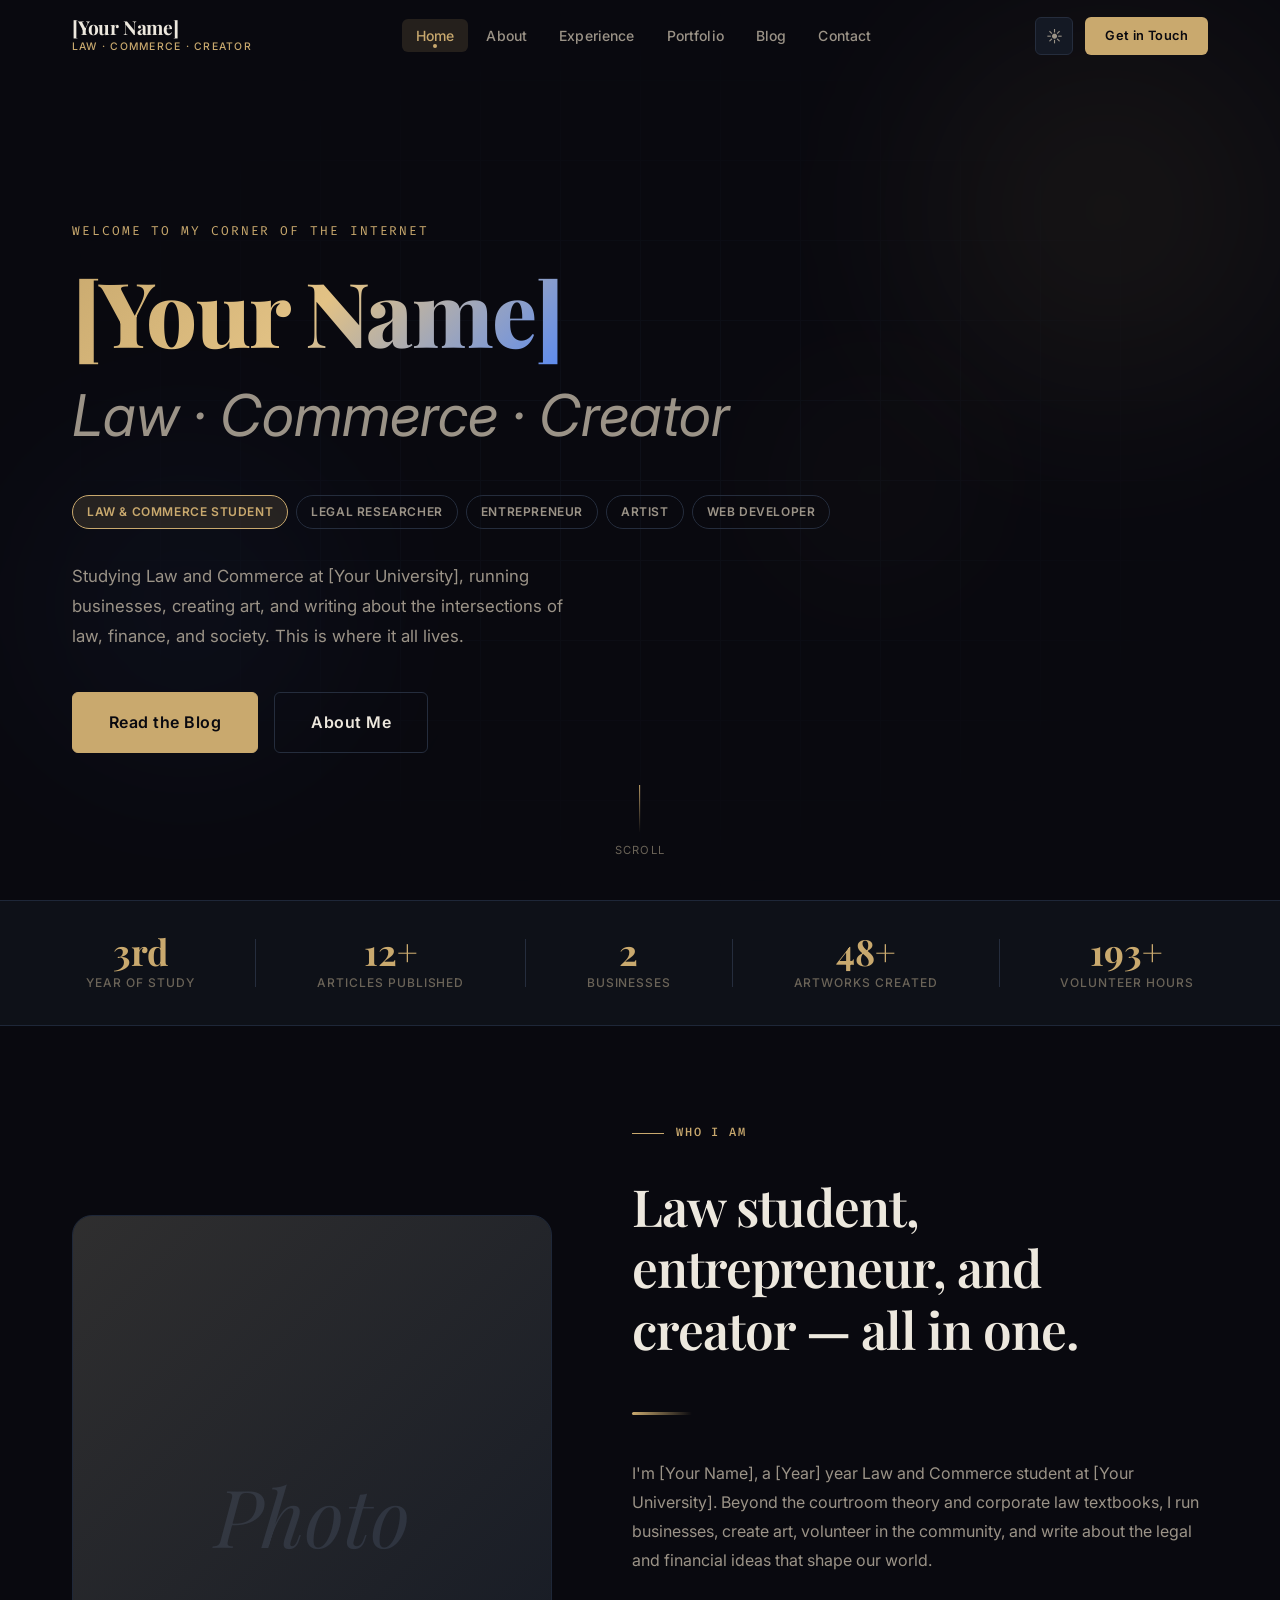
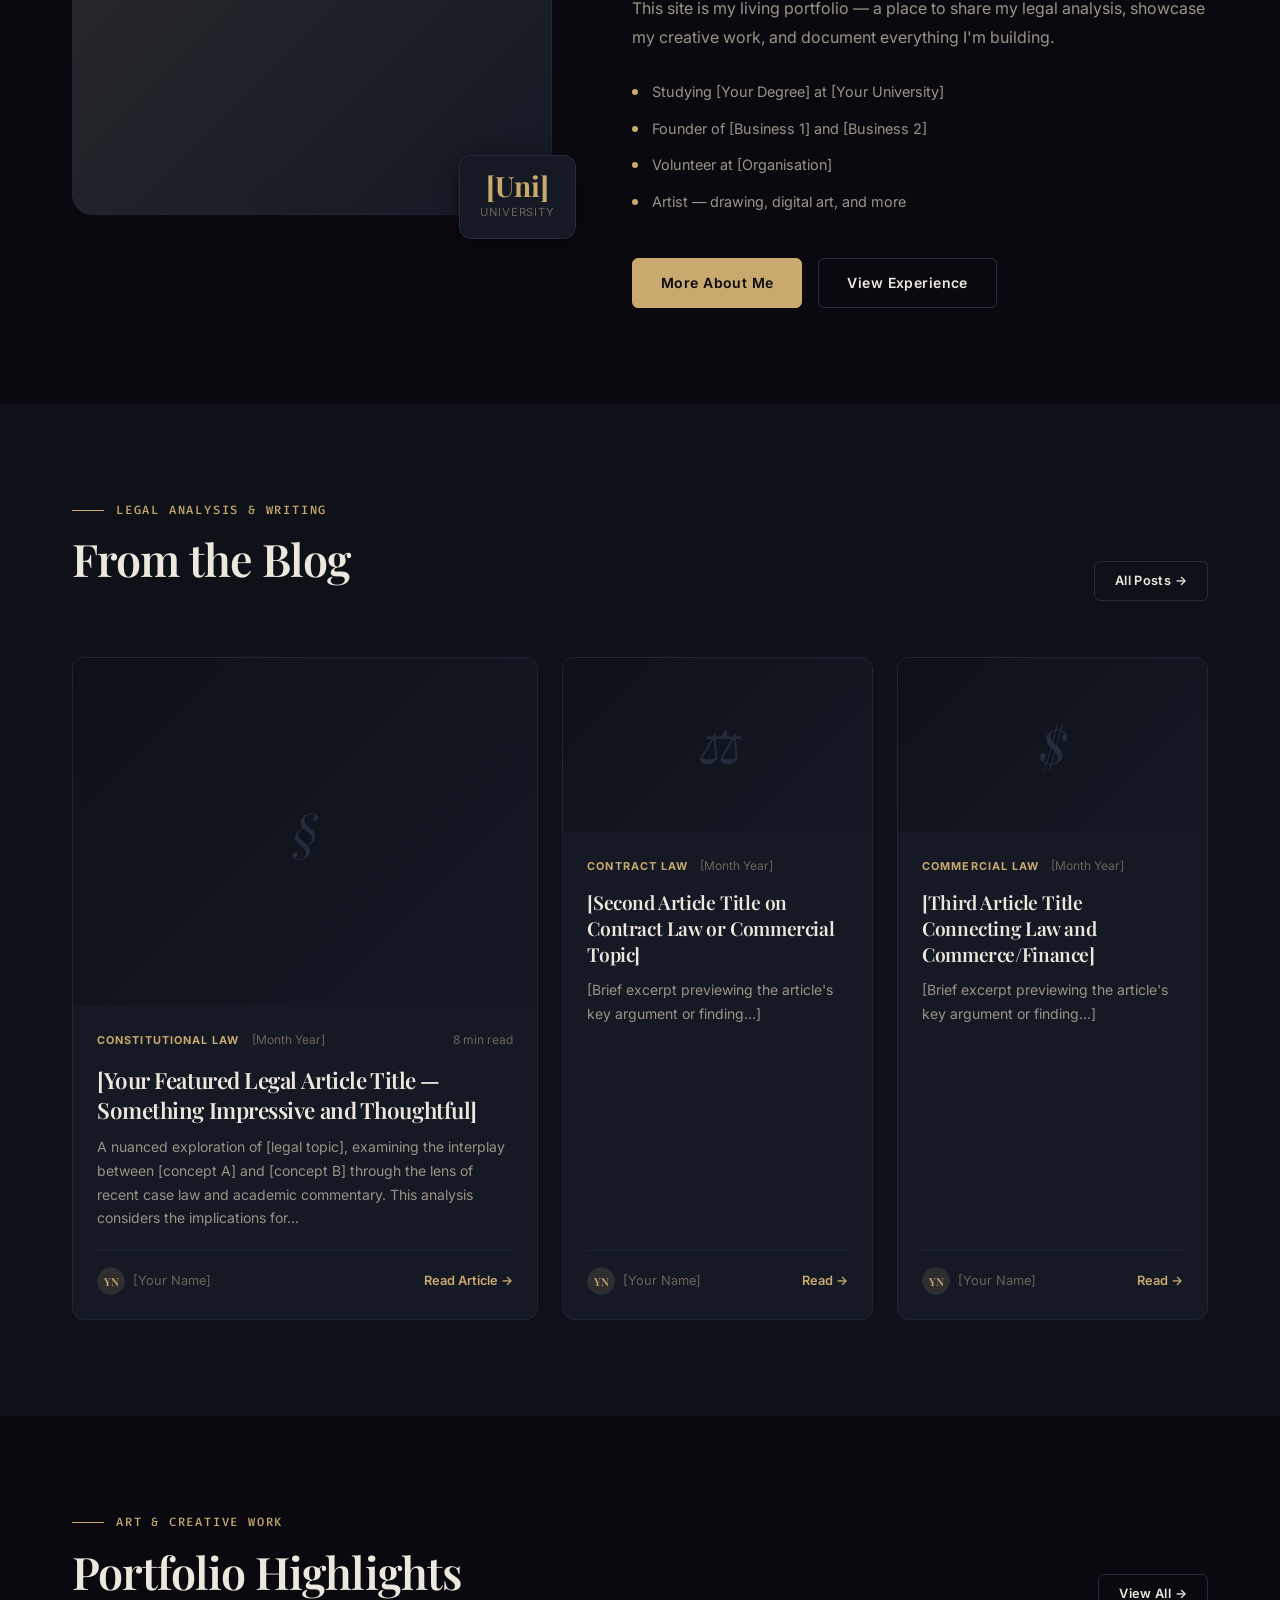
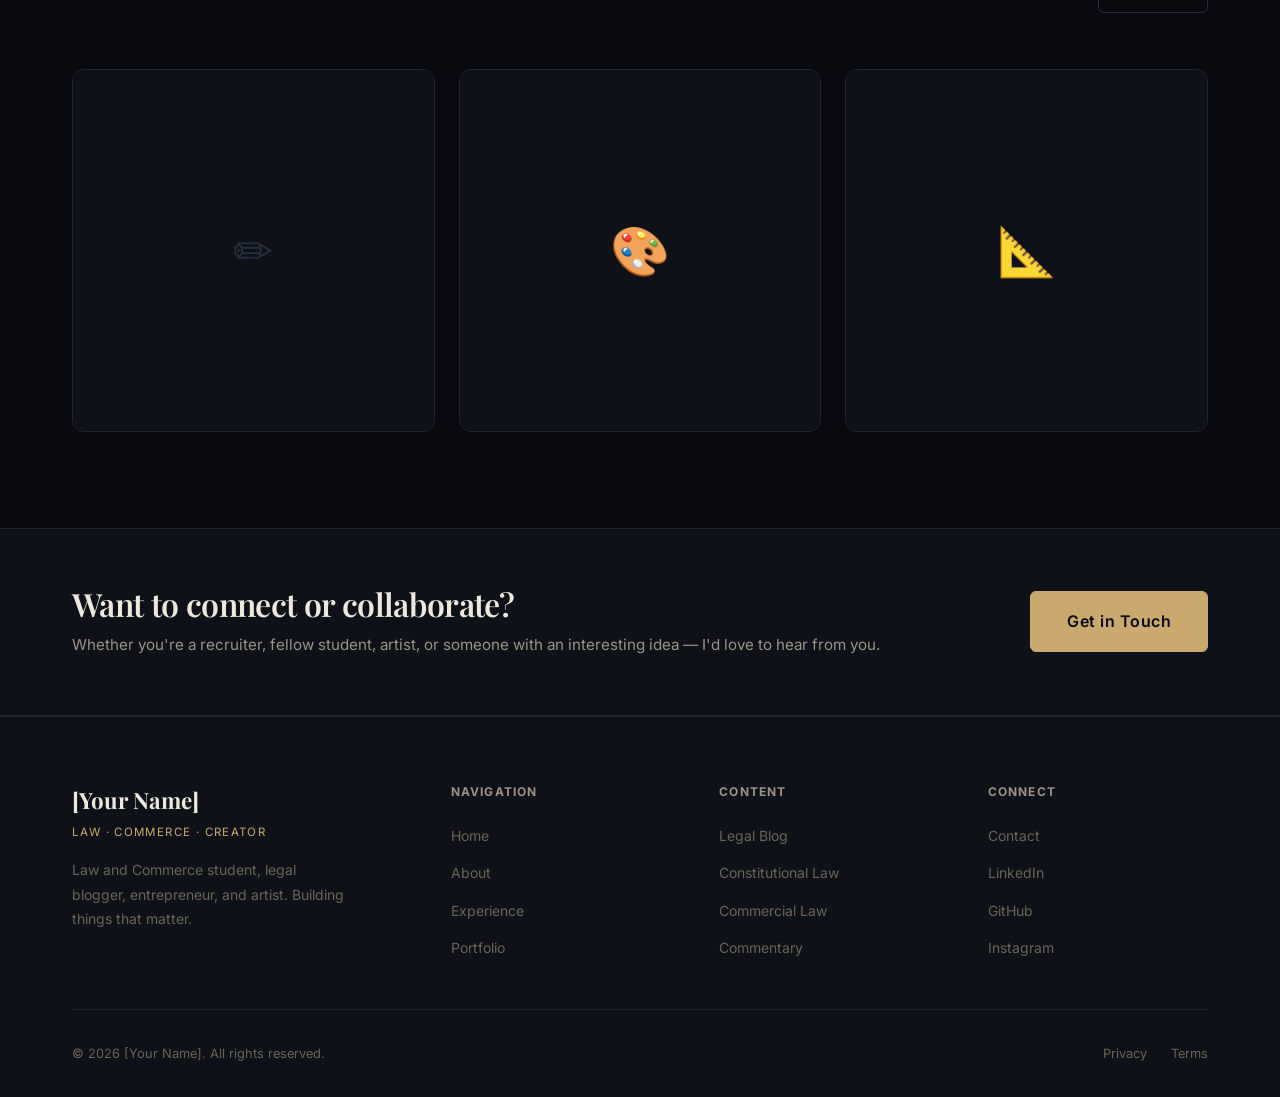
==== index.html @ 13bfea52 "Build complete multi-page portfolio website template 7 pages (Home, About, Experience, Portfolio, Bl" ====
<!DOCTYPE html>
<html lang="en" data-theme="dark">
<head>
  <meta charset="UTF-8" />
  <meta name="viewport" content="width=device-width, initial-scale=1.0" />
  <meta name="description" content="Portfolio of [Your Name] — Law & Commerce Student, Legal Analyst, Artist, and Entrepreneur." />
  <title>[Your Name] — Law · Commerce · Creator</title>
  <link rel="preconnect" href="https://fonts.googleapis.com" />
  <link rel="preconnect" href="https://fonts.gstatic.com" crossorigin />
  <link rel="stylesheet" href="styles/main.css" />
</head>
<body>

  <!-- Scroll Progress -->
  <div class="scroll-progress" id="scroll-progress"></div>

  <!-- Navigation -->
  <nav class="nav" id="nav">
    <div class="nav__inner">
      <a href="index.html" class="nav__logo">
        <span class="nav__logo-name">[Your Name]</span>
        <span class="nav__logo-title">Law · Commerce · Creator</span>
      </a>

      <ul class="nav__links">
        <li><a href="index.html" class="nav__link">Home</a></li>
        <li><a href="about.html" class="nav__link">About</a></li>
        <li><a href="experience.html" class="nav__link">Experience</a></li>
        <li><a href="portfolio.html" class="nav__link">Portfolio</a></li>
        <li><a href="blog.html" class="nav__link">Blog</a></li>
        <li><a href="contact.html" class="nav__link">Contact</a></li>
      </ul>

      <div class="nav__actions">
        <button class="nav__theme-btn" id="theme-toggle" aria-label="Toggle theme">☀</button>
        <a href="contact.html" class="nav__cta">Get in Touch</a>
        <button class="nav__hamburger" id="nav-hamburger" aria-label="Toggle menu">
          <span></span><span></span><span></span>
        </button>
      </div>
    </div>
  </nav>

  <!-- Mobile Nav -->
  <div class="nav__mobile" id="nav-mobile">
    <a href="index.html" class="nav__mobile-link">Home</a>
    <a href="about.html" class="nav__mobile-link">About</a>
    <a href="experience.html" class="nav__mobile-link">Experience</a>
    <a href="portfolio.html" class="nav__mobile-link">Portfolio</a>
    <a href="blog.html" class="nav__mobile-link">Blog</a>
    <a href="contact.html" class="nav__mobile-link">Contact</a>
  </div>

  <main>

    <!-- ======================================================
         HERO
         ====================================================== -->
    <section class="hero">
      <div class="hero__bg">
        <div class="hero__grid-overlay"></div>
        <div class="hero__orb hero__orb--1"></div>
        <div class="hero__orb hero__orb--2"></div>
        <div class="hero__orb hero__orb--3"></div>
      </div>

      <div class="hero__content">
        <p class="hero__eyebrow">Welcome to my corner of the internet</p>

        <h1 class="hero__title">
          <span class="gradient-text">[Your Name]</span>
        </h1>

        <p class="hero__title-sub">Law · Commerce · Creator</p>

        <div class="hero__roles">
          <span class="hero__role hero__role--accent">Law &amp; Commerce Student</span>
          <span class="hero__role">Legal Researcher</span>
          <span class="hero__role">Entrepreneur</span>
          <span class="hero__role">Artist</span>
          <span class="hero__role">Web Developer</span>
        </div>

        <p class="hero__description">
          Studying Law and Commerce at [Your University], running businesses, creating art,
          and writing about the intersections of law, finance, and society. This is where it all lives.
        </p>

        <div class="hero__cta">
          <a href="blog.html" class="btn btn--primary btn--lg">Read the Blog</a>
          <a href="about.html" class="btn btn--secondary btn--lg">About Me</a>
        </div>
      </div>

      <div class="hero__scroll">
        <div class="hero__scroll-line"></div>
        <span>Scroll</span>
      </div>
    </section>

    <!-- ======================================================
         STATS STRIP
         ====================================================== -->
    <section class="stats-strip">
      <div class="container">
        <div class="stats-strip__inner">
          <div class="stat-item">
            <div class="stat-item__number" data-count="3" data-suffix="rd">3rd</div>
            <div class="stat-item__label">Year of Study</div>
          </div>
          <div class="stat-divider"></div>
          <div class="stat-item">
            <div class="stat-item__number" data-count="12" data-suffix="+">12+</div>
            <div class="stat-item__label">Articles Published</div>
          </div>
          <div class="stat-divider"></div>
          <div class="stat-item">
            <div class="stat-item__number" data-count="2" data-suffix="">2</div>
            <div class="stat-item__label">Businesses</div>
          </div>
          <div class="stat-divider"></div>
          <div class="stat-item">
            <div class="stat-item__number" data-count="50" data-suffix="+">50+</div>
            <div class="stat-item__label">Artworks Created</div>
          </div>
          <div class="stat-divider"></div>
          <div class="stat-item">
            <div class="stat-item__number" data-count="200" data-suffix="+">200+</div>
            <div class="stat-item__label">Volunteer Hours</div>
          </div>
        </div>
      </div>
    </section>

    <!-- ======================================================
         ABOUT PREVIEW
         ====================================================== -->
    <section class="section">
      <div class="container">
        <div class="about-preview">
          <div class="about-preview__img animate-on-scroll">
            <div class="about-preview__photo">Photo</div>
            <div class="about-preview__badge">
              <div class="about-preview__badge-number">[Uni]</div>
              <div class="about-preview__badge-label">University</div>
            </div>
          </div>

          <div class="about-preview__text animate-on-scroll">
            <p class="section-eyebrow">Who I Am</p>
            <h2>Law student, entrepreneur, and creator — all in one.</h2>
            <div class="divider"></div>
            <p>
              I'm [Your Name], a [Year] year Law and Commerce student at [Your University].
              Beyond the courtroom theory and corporate law textbooks, I run businesses,
              create art, volunteer in the community, and write about the legal and financial
              ideas that shape our world.
            </p>
            <p>
              This site is my living portfolio — a place to share my legal analysis, showcase
              my creative work, and document everything I'm building.
            </p>

            <div class="about-preview__highlights">
              <div class="about-highlight">
                <div class="about-highlight__dot"></div>
                <span>Studying [Your Degree] at [Your University]</span>
              </div>
              <div class="about-highlight">
                <div class="about-highlight__dot"></div>
                <span>Founder of [Business 1] and [Business 2]</span>
              </div>
              <div class="about-highlight">
                <div class="about-highlight__dot"></div>
                <span>Volunteer at [Organisation]</span>
              </div>
              <div class="about-highlight">
                <div class="about-highlight__dot"></div>
                <span>Artist — drawing, digital art, and more</span>
              </div>
            </div>

            <div style="display:flex; gap:1rem; flex-wrap:wrap; margin-top:1.5rem;">
              <a href="about.html" class="btn btn--primary">More About Me</a>
              <a href="experience.html" class="btn btn--secondary">View Experience</a>
            </div>
          </div>
        </div>
      </div>
    </section>

    <!-- ======================================================
         FEATURED BLOG POSTS
         ====================================================== -->
    <section class="section featured-blog">
      <div class="container">
        <div class="section-header flex-between" style="align-items:flex-end;">
          <div>
            <p class="section-eyebrow">Legal Analysis &amp; Writing</p>
            <h2 class="section-title">From the Blog</h2>
          </div>
          <a href="blog.html" class="btn btn--secondary btn--sm">All Posts →</a>
        </div>

        <div class="featured-blog__grid">

          <!-- Featured / Primary Post -->
          <article class="blog-card featured-blog__primary card animate-on-scroll">
            <div class="blog-card__img">
              <div class="blog-card__img-placeholder">§</div>
            </div>
            <div class="blog-card__body">
              <div class="blog-card__meta">
                <span class="blog-card__category">Constitutional Law</span>
                <span class="blog-card__date">[Month Year]</span>
                <span class="blog-card__read-time">8 min read</span>
              </div>
              <h3 class="blog-card__title">
                [Your Featured Legal Article Title — Something Impressive and Thoughtful]
              </h3>
              <p class="blog-card__excerpt">
                A nuanced exploration of [legal topic], examining the interplay between
                [concept A] and [concept B] through the lens of recent case law and
                academic commentary. This analysis considers the implications for...
              </p>
              <div class="blog-card__footer">
                <div class="blog-card__author">
                  <div class="blog-card__avatar">YN</div>
                  [Your Name]
                </div>
                <a href="blog-post.html" class="blog-card__read-link">Read Article →</a>
              </div>
            </div>
          </article>

          <!-- Secondary Post 1 -->
          <article class="blog-card card animate-on-scroll">
            <div class="blog-card__img">
              <div class="blog-card__img-placeholder">⚖</div>
            </div>
            <div class="blog-card__body">
              <div class="blog-card__meta">
                <span class="blog-card__category">Contract Law</span>
                <span class="blog-card__date">[Month Year]</span>
              </div>
              <h3 class="blog-card__title">
                [Second Article Title on Contract Law or Commercial Topic]
              </h3>
              <p class="blog-card__excerpt">
                [Brief excerpt previewing the article's key argument or finding...]
              </p>
              <div class="blog-card__footer">
                <div class="blog-card__author">
                  <div class="blog-card__avatar">YN</div>
                  [Your Name]
                </div>
                <a href="blog-post.html" class="blog-card__read-link">Read →</a>
              </div>
            </div>
          </article>

          <!-- Secondary Post 2 -->
          <article class="blog-card card animate-on-scroll">
            <div class="blog-card__img">
              <div class="blog-card__img-placeholder">$</div>
            </div>
            <div class="blog-card__body">
              <div class="blog-card__meta">
                <span class="blog-card__category">Commercial Law</span>
                <span class="blog-card__date">[Month Year]</span>
              </div>
              <h3 class="blog-card__title">
                [Third Article Title Connecting Law and Commerce/Finance]
              </h3>
              <p class="blog-card__excerpt">
                [Brief excerpt previewing the article's key argument or finding...]
              </p>
              <div class="blog-card__footer">
                <div class="blog-card__author">
                  <div class="blog-card__avatar">YN</div>
                  [Your Name]
                </div>
                <a href="blog-post.html" class="blog-card__read-link">Read →</a>
              </div>
            </div>
          </article>

        </div>
      </div>
    </section>

    <!-- ======================================================
         PORTFOLIO PREVIEW
         ====================================================== -->
    <section class="section">
      <div class="container">
        <div class="section-header flex-between" style="align-items:flex-end;">
          <div>
            <p class="section-eyebrow">Art &amp; Creative Work</p>
            <h2 class="section-title">Portfolio Highlights</h2>
          </div>
          <a href="portfolio.html" class="btn btn--secondary btn--sm">View All →</a>
        </div>

        <div class="portfolio-grid animate-on-scroll">
          <article class="portfolio-card card" data-category="drawing">
            <div class="portfolio-card__img">✏</div>
            <div class="portfolio-card__overlay">
              <h4 class="portfolio-card__title">[Artwork Title]</h4>
              <p class="portfolio-card__medium">Pencil on Paper · [Year]</p>
            </div>
          </article>

          <article class="portfolio-card card" data-category="digital">
            <div class="portfolio-card__img">🎨</div>
            <div class="portfolio-card__overlay">
              <h4 class="portfolio-card__title">[Artwork Title]</h4>
              <p class="portfolio-card__medium">Digital Art · [Year]</p>
            </div>
          </article>

          <article class="portfolio-card card" data-category="drawing">
            <div class="portfolio-card__img">📐</div>
            <div class="portfolio-card__overlay">
              <h4 class="portfolio-card__title">[Artwork Title]</h4>
              <p class="portfolio-card__medium">Ink Drawing · [Year]</p>
            </div>
          </article>
        </div>
      </div>
    </section>

    <!-- ======================================================
         CTA BANNER
         ====================================================== -->
    <section class="section--sm" style="background: var(--bg-secondary); border-top: 1px solid var(--border); border-bottom: 1px solid var(--border);">
      <div class="container">
        <div style="display:grid; grid-template-columns:1fr auto; align-items:center; gap:2rem;">
          <div>
            <h3 style="margin-bottom:0.5rem;">Want to connect or collaborate?</h3>
            <p style="margin:0; font-size:0.95rem;">
              Whether you're a recruiter, fellow student, artist, or someone with an interesting idea — I'd love to hear from you.
            </p>
          </div>
          <a href="contact.html" class="btn btn--primary btn--lg">Get in Touch</a>
        </div>
      </div>
    </section>

  </main>

  <!-- Footer -->
  <footer class="footer">
    <div class="container">
      <div class="footer__inner">
        <div>
          <div class="footer__brand-name">[Your Name]</div>
          <div class="footer__brand-title">Law · Commerce · Creator</div>
          <p class="footer__brand-desc">
            Law and Commerce student, legal blogger, entrepreneur, and artist.
            Building things that matter.
          </p>
        </div>

        <div>
          <p class="footer__col-title">Navigation</p>
          <ul class="footer__links">
            <li><a href="index.html" class="footer__link">Home</a></li>
            <li><a href="about.html" class="footer__link">About</a></li>
            <li><a href="experience.html" class="footer__link">Experience</a></li>
            <li><a href="portfolio.html" class="footer__link">Portfolio</a></li>
          </ul>
        </div>

        <div>
          <p class="footer__col-title">Content</p>
          <ul class="footer__links">
            <li><a href="blog.html" class="footer__link">Legal Blog</a></li>
            <li><a href="blog.html#constitutional" class="footer__link">Constitutional Law</a></li>
            <li><a href="blog.html#commercial" class="footer__link">Commercial Law</a></li>
            <li><a href="blog.html#commentary" class="footer__link">Commentary</a></li>
          </ul>
        </div>

        <div>
          <p class="footer__col-title">Connect</p>
          <ul class="footer__links">
            <li><a href="contact.html" class="footer__link">Contact</a></li>
            <li><a href="#" class="footer__link">LinkedIn</a></li>
            <li><a href="#" class="footer__link">GitHub</a></li>
            <li><a href="#" class="footer__link">Instagram</a></li>
          </ul>
        </div>
      </div>

      <div class="footer__bottom">
        <p class="footer__copyright">© <span id="footer-year"></span> [Your Name]. All rights reserved.</p>
        <div class="footer__bottom-links">
          <a href="#" class="footer__bottom-link">Privacy</a>
          <a href="#" class="footer__bottom-link">Terms</a>
        </div>
      </div>
    </div>
  </footer>

  <!-- Back to Top -->
  <button class="back-to-top" id="back-to-top" aria-label="Back to top">↑</button>

  <script src="js/main.js"></script>
  <script>document.getElementById('footer-year').textContent = new Date().getFullYear();</script>
</body>
</html>
---- styles/main.css ----
@import url('https://fonts.googleapis.com/css2?family=Playfair+Display:ital,wght@0,400;0,500;0,600;0,700;0,800;1,400;1,600&family=Inter:wght@300;400;500;600;700&family=Fira+Code:wght@400;500&display=swap');

/* ============================================================
   VARIABLES & THEMES
   ============================================================ */

:root {
  --bg-primary: #09090f;
  --bg-secondary: #0e1118;
  --bg-card: #141924;
  --bg-card-hover: #1a2130;
  --bg-glass: rgba(20, 25, 36, 0.7);
  --text-primary: #ede8de;
  --text-secondary: #9b9387;
  --text-muted: #6b6458;
  --accent: #c9a96e;
  --accent-light: #e2c285;
  --accent-dim: rgba(201, 169, 110, 0.15);
  --blue: #5b8af0;
  --border: #1e2738;
  --border-light: #252d3d;
  --font-heading: 'Playfair Display', Georgia, serif;
  --font-body: 'Inter', system-ui, sans-serif;
  --font-mono: 'Fira Code', 'Courier New', monospace;
  --transition: 0.3s cubic-bezier(0.4, 0, 0.2, 1);
  --transition-slow: 0.6s cubic-bezier(0.4, 0, 0.2, 1);
  --shadow-sm: 0 2px 8px rgba(0, 0, 0, 0.35);
  --shadow-md: 0 4px 24px rgba(0, 0, 0, 0.45);
  --shadow-lg: 0 12px 60px rgba(0, 0, 0, 0.55);
  --shadow-gold: 0 4px 32px rgba(201, 169, 110, 0.18);
  --radius-sm: 6px;
  --radius-md: 12px;
  --radius-lg: 20px;
  --radius-xl: 32px;
  --nav-height: 72px;
}

[data-theme="light"] {
  --bg-primary: #faf8f3;
  --bg-secondary: #f0ece0;
  --bg-card: #ffffff;
  --bg-card-hover: #faf8f3;
  --bg-glass: rgba(250, 248, 243, 0.8);
  --text-primary: #0f1219;
  --text-secondary: #4a453d;
  --text-muted: #7a7268;
  --accent: #a67c35;
  --accent-light: #c9a96e;
  --accent-dim: rgba(166, 124, 53, 0.1);
  --blue: #2952c4;
  --border: #e5ddd0;
  --border-light: #ece5d8;
  --shadow-sm: 0 2px 8px rgba(0, 0, 0, 0.06);
  --shadow-md: 0 4px 24px rgba(0, 0, 0, 0.09);
  --shadow-lg: 0 12px 60px rgba(0, 0, 0, 0.12);
  --shadow-gold: 0 4px 32px rgba(166, 124, 53, 0.12);
}

/* ============================================================
   RESET & BASE
   ============================================================ */

*, *::before, *::after { box-sizing: border-box; margin: 0; padding: 0; }

html {
  scroll-behavior: smooth;
  font-size: 16px;
}

body {
  font-family: var(--font-body);
  background-color: var(--bg-primary);
  color: var(--text-primary);
  line-height: 1.7;
  -webkit-font-smoothing: antialiased;
  -moz-osx-font-smoothing: grayscale;
  overflow-x: hidden;
  transition: background-color var(--transition), color var(--transition);
}

img { max-width: 100%; display: block; }
a { color: inherit; text-decoration: none; }
ul { list-style: none; }
button { cursor: pointer; border: none; background: none; font-family: inherit; }
input, textarea, select { font-family: inherit; }

::-webkit-scrollbar { width: 5px; }
::-webkit-scrollbar-track { background: var(--bg-primary); }
::-webkit-scrollbar-thumb { background: var(--accent-light); border-radius: 99px; opacity: 0.5; }

::selection { background: var(--accent-dim); color: var(--accent-light); }

/* ============================================================
   TYPOGRAPHY
   ============================================================ */

h1, h2, h3, h4, h5, h6 {
  font-family: var(--font-heading);
  line-height: 1.2;
  letter-spacing: -0.02em;
  color: var(--text-primary);
}

h1 { font-size: clamp(2.5rem, 6vw, 5rem); font-weight: 700; }
h2 { font-size: clamp(2rem, 4vw, 3.2rem); font-weight: 600; }
h3 { font-size: clamp(1.4rem, 2.5vw, 2rem); font-weight: 600; }
h4 { font-size: 1.25rem; font-weight: 500; }
h5 { font-size: 1rem; font-weight: 600; }

p { color: var(--text-secondary); line-height: 1.8; }

.text-accent { color: var(--accent); }
.text-muted { color: var(--text-muted); }
.text-center { text-align: center; }
.font-mono { font-family: var(--font-mono); }

.gradient-text {
  background: linear-gradient(135deg, var(--accent) 0%, var(--accent-light) 50%, var(--blue) 100%);
  -webkit-background-clip: text;
  -webkit-text-fill-color: transparent;
  background-clip: text;
}

/* ============================================================
   LAYOUT
   ============================================================ */

.container {
  max-width: 1200px;
  margin: 0 auto;
  padding: 0 2rem;
}

.container--narrow { max-width: 860px; }
.container--wide { max-width: 1400px; }

.section { padding: 6rem 0; }
.section--sm { padding: 3.5rem 0; }
.section--lg { padding: 9rem 0; }

.grid-2 { display: grid; grid-template-columns: repeat(2, 1fr); gap: 2rem; }
.grid-3 { display: grid; grid-template-columns: repeat(3, 1fr); gap: 2rem; }
.grid-4 { display: grid; grid-template-columns: repeat(4, 1fr); gap: 1.5rem; }

.flex { display: flex; }
.flex-center { display: flex; align-items: center; justify-content: center; }
.flex-between { display: flex; align-items: center; justify-content: space-between; }
.gap-1 { gap: 0.5rem; }
.gap-2 { gap: 1rem; }
.gap-3 { gap: 1.5rem; }

.divider {
  width: 60px;
  height: 3px;
  background: linear-gradient(90deg, var(--accent), transparent);
  border-radius: 2px;
  margin: 1.5rem 0;
}

.divider--center { margin: 1.5rem auto; }

/* ============================================================
   NAVIGATION
   ============================================================ */

.nav {
  position: fixed;
  top: 0;
  left: 0;
  right: 0;
  z-index: 1000;
  height: var(--nav-height);
  display: flex;
  align-items: center;
  transition: all var(--transition);
}

.nav--scrolled {
  background: var(--bg-glass);
  backdrop-filter: blur(20px);
  -webkit-backdrop-filter: blur(20px);
  border-bottom: 1px solid var(--border);
  box-shadow: var(--shadow-sm);
}

.nav__inner {
  display: flex;
  align-items: center;
  justify-content: space-between;
  width: 100%;
  max-width: 1200px;
  margin: 0 auto;
  padding: 0 2rem;
}

.nav__logo {
  display: flex;
  flex-direction: column;
  gap: 0;
  text-decoration: none;
}

.nav__logo-name {
  font-family: var(--font-heading);
  font-size: 1.2rem;
  font-weight: 700;
  color: var(--text-primary);
  letter-spacing: -0.01em;
  line-height: 1.1;
}

.nav__logo-title {
  font-size: 0.65rem;
  font-weight: 500;
  color: var(--accent);
  letter-spacing: 0.12em;
  text-transform: uppercase;
}

.nav__links {
  display: flex;
  align-items: center;
  gap: 0.25rem;
}

.nav__link {
  font-size: 0.875rem;
  font-weight: 500;
  color: var(--text-secondary);
  padding: 0.5rem 0.875rem;
  border-radius: var(--radius-sm);
  transition: all var(--transition);
  position: relative;
  letter-spacing: 0.01em;
}

.nav__link:hover,
.nav__link--active {
  color: var(--text-primary);
  background: var(--accent-dim);
}

.nav__link--active::after {
  content: '';
  position: absolute;
  bottom: 4px;
  left: 50%;
  transform: translateX(-50%);
  width: 4px;
  height: 4px;
  background: var(--accent);
  border-radius: 50%;
}

.nav__actions {
  display: flex;
  align-items: center;
  gap: 0.75rem;
}

.nav__theme-btn {
  width: 38px;
  height: 38px;
  border-radius: var(--radius-sm);
  border: 1px solid var(--border-light);
  background: var(--bg-card);
  color: var(--text-secondary);
  display: flex;
  align-items: center;
  justify-content: center;
  transition: all var(--transition);
  font-size: 1rem;
}

.nav__theme-btn:hover {
  color: var(--accent);
  border-color: var(--accent);
  background: var(--accent-dim);
}

.nav__cta {
  font-size: 0.8rem;
  font-weight: 600;
  padding: 0.5rem 1.25rem;
  background: var(--accent);
  color: #09090f;
  border-radius: var(--radius-sm);
  letter-spacing: 0.03em;
  transition: all var(--transition);
}

.nav__cta:hover {
  background: var(--accent-light);
  transform: translateY(-1px);
  box-shadow: var(--shadow-gold);
}

.nav__hamburger {
  display: none;
  flex-direction: column;
  gap: 5px;
  width: 38px;
  height: 38px;
  align-items: center;
  justify-content: center;
  border-radius: var(--radius-sm);
  border: 1px solid var(--border-light);
  background: var(--bg-card);
}

.nav__hamburger span {
  display: block;
  width: 18px;
  height: 1.5px;
  background: var(--text-primary);
  border-radius: 2px;
  transition: all var(--transition);
}

.nav__hamburger.is-open span:nth-child(1) { transform: translateY(6.5px) rotate(45deg); }
.nav__hamburger.is-open span:nth-child(2) { opacity: 0; transform: scaleX(0); }
.nav__hamburger.is-open span:nth-child(3) { transform: translateY(-6.5px) rotate(-45deg); }

.nav__mobile {
  display: none;
  position: fixed;
  top: var(--nav-height);
  left: 0;
  right: 0;
  background: var(--bg-secondary);
  border-bottom: 1px solid var(--border);
  padding: 1rem 2rem 1.5rem;
  flex-direction: column;
  gap: 0.25rem;
  z-index: 999;
  backdrop-filter: blur(20px);
}

.nav__mobile.is-open { display: flex; }

.nav__mobile-link {
  font-size: 0.95rem;
  font-weight: 500;
  color: var(--text-secondary);
  padding: 0.75rem 1rem;
  border-radius: var(--radius-sm);
  transition: all var(--transition);
}

.nav__mobile-link:hover,
.nav__mobile-link--active {
  color: var(--accent);
  background: var(--accent-dim);
}

/* ============================================================
   BUTTONS
   ============================================================ */

.btn {
  display: inline-flex;
  align-items: center;
  gap: 0.5rem;
  font-family: var(--font-body);
  font-size: 0.875rem;
  font-weight: 600;
  padding: 0.75rem 1.75rem;
  border-radius: var(--radius-sm);
  border: 1px solid transparent;
  cursor: pointer;
  transition: all var(--transition);
  letter-spacing: 0.03em;
  white-space: nowrap;
}

.btn--primary {
  background: var(--accent);
  color: #09090f;
  border-color: var(--accent);
}

.btn--primary:hover {
  background: var(--accent-light);
  border-color: var(--accent-light);
  transform: translateY(-2px);
  box-shadow: var(--shadow-gold);
}

.btn--secondary {
  background: transparent;
  color: var(--text-primary);
  border-color: var(--border-light);
}

.btn--secondary:hover {
  background: var(--bg-card);
  border-color: var(--accent);
  color: var(--accent);
  transform: translateY(-2px);
}

.btn--ghost {
  background: var(--accent-dim);
  color: var(--accent);
  border-color: transparent;
}

.btn--ghost:hover {
  background: var(--accent);
  color: #09090f;
  transform: translateY(-2px);
}

.btn--sm {
  font-size: 0.8rem;
  padding: 0.5rem 1.25rem;
}

.btn--lg {
  font-size: 1rem;
  padding: 1rem 2.25rem;
}

/* ============================================================
   TAGS & BADGES
   ============================================================ */

.tag {
  display: inline-flex;
  align-items: center;
  font-size: 0.72rem;
  font-weight: 600;
  padding: 0.3rem 0.75rem;
  border-radius: 99px;
  letter-spacing: 0.06em;
  text-transform: uppercase;
  background: var(--bg-card);
  color: var(--text-secondary);
  border: 1px solid var(--border-light);
  transition: all var(--transition);
}

.tag--accent {
  background: var(--accent-dim);
  color: var(--accent);
  border-color: transparent;
}

.tag--blue {
  background: rgba(91, 138, 240, 0.12);
  color: var(--blue);
  border-color: transparent;
}

/* ============================================================
   SECTION HEADERS
   ============================================================ */

.section-header {
  margin-bottom: 3.5rem;
}

.section-header--center {
  text-align: center;
  max-width: 640px;
  margin-left: auto;
  margin-right: auto;
  margin-bottom: 3.5rem;
}

.section-eyebrow {
  font-family: var(--font-mono);
  font-size: 0.75rem;
  font-weight: 500;
  color: var(--accent);
  letter-spacing: 0.15em;
  text-transform: uppercase;
  margin-bottom: 0.75rem;
  display: flex;
  align-items: center;
  gap: 0.75rem;
}

.section-eyebrow::before {
  content: '';
  display: inline-block;
  width: 32px;
  height: 1px;
  background: var(--accent);
}

.section-header--center .section-eyebrow {
  justify-content: center;
}

.section-header--center .section-eyebrow::before { display: none; }

.section-title {
  font-size: clamp(1.75rem, 3.5vw, 2.8rem);
  margin-bottom: 1rem;
  line-height: 1.15;
}

.section-subtitle {
  font-size: 1rem;
  color: var(--text-secondary);
  max-width: 560px;
  line-height: 1.75;
}

.section-header--center .section-subtitle { margin: 0 auto; }

/* ============================================================
   PAGE HERO (non-home pages)
   ============================================================ */

.page-hero {
  padding: calc(var(--nav-height) + 4rem) 0 4rem;
  border-bottom: 1px solid var(--border);
  position: relative;
  overflow: hidden;
}

.page-hero::before {
  content: '';
  position: absolute;
  top: 0;
  left: 0;
  right: 0;
  bottom: 0;
  background: radial-gradient(ellipse at 20% 50%, rgba(201, 169, 110, 0.06) 0%, transparent 60%),
              radial-gradient(ellipse at 80% 20%, rgba(91, 138, 240, 0.05) 0%, transparent 50%);
  pointer-events: none;
}

.page-hero__eyebrow {
  font-family: var(--font-mono);
  font-size: 0.75rem;
  font-weight: 500;
  color: var(--accent);
  letter-spacing: 0.15em;
  text-transform: uppercase;
  margin-bottom: 1rem;
}

.page-hero__title {
  font-size: clamp(2.5rem, 5vw, 4.5rem);
  margin-bottom: 1.25rem;
  max-width: 700px;
}

.page-hero__subtitle {
  font-size: 1.1rem;
  color: var(--text-secondary);
  max-width: 560px;
  line-height: 1.8;
}

/* ============================================================
   HOME HERO
   ============================================================ */

.hero {
  min-height: 100vh;
  display: flex;
  align-items: center;
  position: relative;
  overflow: hidden;
  padding: var(--nav-height) 0 0;
}

.hero__bg {
  position: absolute;
  inset: 0;
  pointer-events: none;
}

.hero__orb {
  position: absolute;
  border-radius: 50%;
  filter: blur(80px);
  animation: float 8s ease-in-out infinite;
  opacity: 0.5;
}

.hero__orb--1 {
  width: 600px;
  height: 600px;
  background: radial-gradient(circle, rgba(201, 169, 110, 0.18) 0%, transparent 70%);
  top: -10%;
  right: -10%;
  animation-delay: 0s;
}

.hero__orb--2 {
  width: 500px;
  height: 500px;
  background: radial-gradient(circle, rgba(91, 138, 240, 0.12) 0%, transparent 70%);
  bottom: 5%;
  left: -5%;
  animation-delay: -4s;
  animation-duration: 10s;
}

.hero__orb--3 {
  width: 300px;
  height: 300px;
  background: radial-gradient(circle, rgba(201, 169, 110, 0.1) 0%, transparent 70%);
  bottom: 30%;
  right: 20%;
  animation-delay: -2s;
  animation-duration: 12s;
}

.hero__grid-overlay {
  position: absolute;
  inset: 0;
  background-image:
    linear-gradient(var(--border) 1px, transparent 1px),
    linear-gradient(90deg, var(--border) 1px, transparent 1px);
  background-size: 80px 80px;
  opacity: 0.25;
  mask-image: radial-gradient(ellipse at center, black 0%, transparent 70%);
  -webkit-mask-image: radial-gradient(ellipse at center, black 0%, transparent 70%);
}

.hero__content {
  position: relative;
  z-index: 1;
  max-width: 1200px;
  margin: 0 auto;
  padding: 0 2rem;
  width: 100%;
}

.hero__eyebrow {
  font-family: var(--font-mono);
  font-size: 0.8rem;
  color: var(--accent);
  letter-spacing: 0.15em;
  text-transform: uppercase;
  margin-bottom: 1.5rem;
  opacity: 0;
  animation: fadeInUp 0.8s 0.2s forwards;
}

.hero__title {
  font-size: clamp(3rem, 7vw, 6.5rem);
  font-weight: 800;
  line-height: 1.0;
  margin-bottom: 0.5rem;
  opacity: 0;
  animation: fadeInUp 0.8s 0.4s forwards;
}

.hero__title-sub {
  font-size: clamp(2rem, 4.5vw, 4rem);
  font-weight: 400;
  font-style: italic;
  color: var(--text-secondary);
  margin-bottom: 1.75rem;
  opacity: 0;
  animation: fadeInUp 0.8s 0.6s forwards;
}

.hero__roles {
  display: flex;
  flex-wrap: wrap;
  gap: 0.5rem;
  margin-bottom: 2rem;
  opacity: 0;
  animation: fadeInUp 0.8s 0.8s forwards;
}

.hero__role {
  font-size: 0.75rem;
  font-weight: 600;
  padding: 0.35rem 0.875rem;
  border: 1px solid var(--border-light);
  border-radius: 99px;
  color: var(--text-secondary);
  letter-spacing: 0.05em;
  text-transform: uppercase;
}

.hero__role--accent {
  border-color: var(--accent);
  color: var(--accent);
  background: var(--accent-dim);
}

.hero__description {
  font-size: 1.05rem;
  color: var(--text-secondary);
  max-width: 520px;
  line-height: 1.8;
  margin-bottom: 2.5rem;
  opacity: 0;
  animation: fadeInUp 0.8s 1.0s forwards;
}

.hero__cta {
  display: flex;
  flex-wrap: wrap;
  gap: 1rem;
  opacity: 0;
  animation: fadeInUp 0.8s 1.2s forwards;
}

.hero__scroll {
  position: absolute;
  bottom: 2.5rem;
  left: 50%;
  transform: translateX(-50%);
  display: flex;
  flex-direction: column;
  align-items: center;
  gap: 0.5rem;
  color: var(--text-muted);
  font-size: 0.7rem;
  letter-spacing: 0.1em;
  text-transform: uppercase;
  animation: fadeIn 1s 1.8s forwards;
  opacity: 0;
}

.hero__scroll-line {
  width: 1px;
  height: 48px;
  background: linear-gradient(to bottom, var(--accent), transparent);
  animation: scrollPulse 2s ease-in-out infinite;
}

/* ============================================================
   STATS STRIP
   ============================================================ */

.stats-strip {
  padding: 2rem 0;
  border-top: 1px solid var(--border);
  border-bottom: 1px solid var(--border);
  background: var(--bg-secondary);
}

.stats-strip__inner {
  display: flex;
  align-items: center;
  justify-content: space-around;
  flex-wrap: wrap;
  gap: 2rem;
}

.stat-item {
  text-align: center;
}

.stat-item__number {
  font-family: var(--font-heading);
  font-size: 2.25rem;
  font-weight: 700;
  color: var(--accent);
  line-height: 1;
  margin-bottom: 0.25rem;
}

.stat-item__label {
  font-size: 0.75rem;
  font-weight: 500;
  color: var(--text-muted);
  letter-spacing: 0.08em;
  text-transform: uppercase;
}

.stat-divider {
  width: 1px;
  height: 48px;
  background: var(--border-light);
}

/* ============================================================
   CARDS
   ============================================================ */

.card {
  background: var(--bg-card);
  border: 1px solid var(--border);
  border-radius: var(--radius-md);
  overflow: hidden;
  transition: all var(--transition);
}

.card:hover {
  background: var(--bg-card-hover);
  border-color: var(--border-light);
  transform: translateY(-4px);
  box-shadow: var(--shadow-md);
}

/* Blog Card */

.blog-card {
  display: flex;
  flex-direction: column;
}

.blog-card__img {
  aspect-ratio: 16/9;
  background: var(--bg-secondary);
  position: relative;
  overflow: hidden;
}

.blog-card__img-placeholder {
  position: absolute;
  inset: 0;
  display: flex;
  align-items: center;
  justify-content: center;
  font-family: var(--font-heading);
  font-size: 3rem;
  color: var(--border-light);
  font-style: italic;
  background: linear-gradient(135deg, var(--bg-secondary), var(--bg-card));
}

.blog-card__body {
  padding: 1.5rem;
  flex: 1;
  display: flex;
  flex-direction: column;
}

.blog-card__meta {
  display: flex;
  align-items: center;
  gap: 0.75rem;
  margin-bottom: 0.875rem;
  flex-wrap: wrap;
}

.blog-card__category {
  font-size: 0.68rem;
  font-weight: 700;
  color: var(--accent);
  letter-spacing: 0.1em;
  text-transform: uppercase;
}

.blog-card__date {
  font-size: 0.75rem;
  color: var(--text-muted);
}

.blog-card__read-time {
  font-size: 0.75rem;
  color: var(--text-muted);
  margin-left: auto;
}

.blog-card__title {
  font-size: 1.2rem;
  font-weight: 600;
  margin-bottom: 0.625rem;
  line-height: 1.35;
  transition: color var(--transition);
}

.blog-card:hover .blog-card__title { color: var(--accent); }

.blog-card__excerpt {
  font-size: 0.875rem;
  color: var(--text-secondary);
  line-height: 1.7;
  flex: 1;
  margin-bottom: 1.25rem;
}

.blog-card__footer {
  display: flex;
  align-items: center;
  justify-content: space-between;
  padding-top: 1rem;
  border-top: 1px solid var(--border);
}

.blog-card__author {
  display: flex;
  align-items: center;
  gap: 0.5rem;
  font-size: 0.8rem;
  color: var(--text-muted);
}

.blog-card__avatar {
  width: 28px;
  height: 28px;
  border-radius: 50%;
  background: var(--accent-dim);
  border: 1px solid var(--border-light);
  display: flex;
  align-items: center;
  justify-content: center;
  font-family: var(--font-heading);
  font-size: 0.7rem;
  color: var(--accent);
  font-weight: 600;
}

.blog-card__read-link {
  font-size: 0.8rem;
  font-weight: 600;
  color: var(--accent);
  display: flex;
  align-items: center;
  gap: 0.25rem;
  transition: gap var(--transition);
}

.blog-card__read-link:hover { gap: 0.5rem; }

/* Portfolio Card */

.portfolio-card {
  position: relative;
  overflow: hidden;
  aspect-ratio: 1;
}

.portfolio-card__img {
  width: 100%;
  height: 100%;
  background: var(--bg-secondary);
  display: flex;
  align-items: center;
  justify-content: center;
  font-size: 3rem;
  color: var(--border-light);
  transition: transform var(--transition-slow);
}

.portfolio-card:hover .portfolio-card__img { transform: scale(1.05); }

.portfolio-card__overlay {
  position: absolute;
  inset: 0;
  background: linear-gradient(to top, rgba(9, 9, 15, 0.95) 0%, rgba(9, 9, 15, 0.3) 50%, transparent 100%);
  opacity: 0;
  transition: opacity var(--transition);
  display: flex;
  flex-direction: column;
  justify-content: flex-end;
  padding: 1.5rem;
}

.portfolio-card:hover .portfolio-card__overlay { opacity: 1; }

.portfolio-card__title {
  font-size: 1rem;
  font-weight: 600;
  color: #fff;
  margin-bottom: 0.25rem;
}

.portfolio-card__medium {
  font-size: 0.75rem;
  color: rgba(255, 255, 255, 0.6);
}

/* Experience Card */

.experience-card {
  padding: 1.75rem;
  position: relative;
}

.experience-card__header {
  display: flex;
  align-items: flex-start;
  justify-content: space-between;
  gap: 1rem;
  margin-bottom: 1rem;
}

.experience-card__icon {
  width: 48px;
  height: 48px;
  border-radius: var(--radius-sm);
  background: var(--accent-dim);
  border: 1px solid rgba(201, 169, 110, 0.2);
  display: flex;
  align-items: center;
  justify-content: center;
  font-size: 1.4rem;
  flex-shrink: 0;
}

.experience-card__period {
  font-size: 0.72rem;
  font-weight: 600;
  color: var(--accent);
  letter-spacing: 0.08em;
  text-transform: uppercase;
  padding: 0.3rem 0.75rem;
  background: var(--accent-dim);
  border-radius: 99px;
}

.experience-card__role {
  font-size: 1.05rem;
  font-weight: 600;
  margin-bottom: 0.2rem;
}

.experience-card__org {
  font-size: 0.875rem;
  color: var(--text-muted);
  margin-bottom: 1rem;
}

.experience-card__desc {
  font-size: 0.875rem;
  color: var(--text-secondary);
  line-height: 1.75;
}

.experience-card__skills {
  display: flex;
  flex-wrap: wrap;
  gap: 0.375rem;
  margin-top: 1.25rem;
}

/* Achievement Card */

.achievement-card {
  padding: 1.5rem;
  text-align: center;
}

.achievement-card__icon {
  font-size: 2rem;
  margin-bottom: 0.75rem;
}

.achievement-card__title {
  font-size: 0.95rem;
  font-weight: 600;
  margin-bottom: 0.4rem;
}

.achievement-card__detail {
  font-size: 0.8rem;
  color: var(--text-muted);
}

/* ============================================================
   TIMELINE
   ============================================================ */

.timeline {
  position: relative;
  padding: 1rem 0;
}

.timeline::before {
  content: '';
  position: absolute;
  left: 50%;
  top: 0;
  bottom: 0;
  width: 1px;
  background: linear-gradient(to bottom, transparent, var(--border-light), var(--border-light), transparent);
  transform: translateX(-50%);
}

.timeline__item {
  display: grid;
  grid-template-columns: 1fr 48px 1fr;
  gap: 0;
  margin-bottom: 3rem;
  align-items: start;
}

.timeline__item:nth-child(odd) .timeline__content {
  grid-column: 1;
  text-align: right;
  padding-right: 2.5rem;
}

.timeline__item:nth-child(odd) .timeline__dot {
  grid-column: 2;
}

.timeline__item:nth-child(odd) .timeline__spacer {
  grid-column: 3;
}

.timeline__item:nth-child(even) .timeline__spacer {
  grid-column: 1;
}

.timeline__item:nth-child(even) .timeline__dot {
  grid-column: 2;
}

.timeline__item:nth-child(even) .timeline__content {
  grid-column: 3;
  padding-left: 2.5rem;
}

.timeline__dot {
  width: 48px;
  display: flex;
  justify-content: center;
  align-items: center;
  padding-top: 0.25rem;
}

.timeline__dot-inner {
  width: 14px;
  height: 14px;
  border-radius: 50%;
  background: var(--accent);
  border: 3px solid var(--bg-primary);
  box-shadow: 0 0 0 1px var(--accent);
  flex-shrink: 0;
}

.timeline__period {
  font-size: 0.72rem;
  font-weight: 700;
  color: var(--accent);
  letter-spacing: 0.1em;
  text-transform: uppercase;
  margin-bottom: 0.5rem;
  font-family: var(--font-mono);
}

.timeline__title {
  font-size: 1.1rem;
  font-weight: 600;
  margin-bottom: 0.2rem;
}

.timeline__subtitle {
  font-size: 0.875rem;
  color: var(--text-muted);
  margin-bottom: 0.75rem;
}

.timeline__desc {
  font-size: 0.875rem;
  color: var(--text-secondary);
  line-height: 1.75;
}

/* ============================================================
   SKILLS
   ============================================================ */

.skills-section {
  background: var(--bg-secondary);
}

.skills-grid {
  display: grid;
  grid-template-columns: repeat(2, 1fr);
  gap: 2.5rem;
}

.skill-group__title {
  font-size: 0.8rem;
  font-weight: 600;
  color: var(--accent);
  letter-spacing: 0.1em;
  text-transform: uppercase;
  margin-bottom: 1.5rem;
  display: flex;
  align-items: center;
  gap: 0.5rem;
}

.skill-item {
  margin-bottom: 1.25rem;
}

.skill-item__header {
  display: flex;
  justify-content: space-between;
  align-items: center;
  margin-bottom: 0.5rem;
}

.skill-item__name {
  font-size: 0.875rem;
  font-weight: 500;
  color: var(--text-primary);
}

.skill-item__level {
  font-size: 0.72rem;
  color: var(--text-muted);
  font-family: var(--font-mono);
}

.skill-bar {
  height: 3px;
  background: var(--border);
  border-radius: 2px;
  overflow: hidden;
}

.skill-bar__fill {
  height: 100%;
  background: linear-gradient(90deg, var(--accent), var(--accent-light));
  border-radius: 2px;
  width: 0;
  transition: width 1.2s cubic-bezier(0.4, 0, 0.2, 1);
}

/* ============================================================
   ABOUT PREVIEW
   ============================================================ */

.about-preview {
  display: grid;
  grid-template-columns: 1fr 1.2fr;
  gap: 5rem;
  align-items: center;
}

.about-preview__img {
  position: relative;
}

.about-preview__photo {
  aspect-ratio: 4/5;
  background: var(--bg-card);
  border: 1px solid var(--border);
  border-radius: var(--radius-lg);
  display: flex;
  align-items: center;
  justify-content: center;
  font-family: var(--font-heading);
  font-size: 5rem;
  color: var(--border-light);
  font-style: italic;
  position: relative;
  overflow: hidden;
}

.about-preview__photo::before {
  content: '';
  position: absolute;
  inset: 0;
  background: linear-gradient(135deg, var(--accent-dim), transparent);
}

.about-preview__badge {
  position: absolute;
  bottom: -1.5rem;
  right: -1.5rem;
  background: var(--bg-card);
  border: 1px solid var(--border-light);
  border-radius: var(--radius-md);
  padding: 1rem 1.25rem;
  text-align: center;
  box-shadow: var(--shadow-md);
}

.about-preview__badge-number {
  font-family: var(--font-heading);
  font-size: 1.75rem;
  font-weight: 700;
  color: var(--accent);
  line-height: 1;
}

.about-preview__badge-label {
  font-size: 0.7rem;
  color: var(--text-muted);
  text-transform: uppercase;
  letter-spacing: 0.08em;
  margin-top: 0.2rem;
}

.about-preview__text {
  display: flex;
  flex-direction: column;
  gap: 1.25rem;
}

.about-preview__text h2 { margin-bottom: 0.5rem; }

.about-preview__highlights {
  display: flex;
  flex-direction: column;
  gap: 0.75rem;
  margin-top: 0.5rem;
}

.about-highlight {
  display: flex;
  align-items: center;
  gap: 0.875rem;
  font-size: 0.9rem;
  color: var(--text-secondary);
}

.about-highlight__dot {
  width: 6px;
  height: 6px;
  border-radius: 50%;
  background: var(--accent);
  flex-shrink: 0;
}

/* ============================================================
   FEATURED SECTION (Home)
   ============================================================ */

.featured-blog {
  background: var(--bg-secondary);
}

.featured-blog__grid {
  display: grid;
  grid-template-columns: 1.5fr 1fr 1fr;
  gap: 1.5rem;
}

.featured-blog__primary {
  grid-row: span 1;
}

.featured-blog__primary .blog-card__img { aspect-ratio: 4/3; }
.featured-blog__primary .blog-card__title { font-size: 1.4rem; }

.section-footer {
  text-align: center;
  margin-top: 3rem;
}

/* ============================================================
   PORTFOLIO FILTER & GRID
   ============================================================ */

.filter-tabs {
  display: flex;
  flex-wrap: wrap;
  gap: 0.5rem;
  margin-bottom: 2.5rem;
}

.filter-tab {
  font-size: 0.8rem;
  font-weight: 600;
  padding: 0.45rem 1.1rem;
  border-radius: 99px;
  border: 1px solid var(--border-light);
  color: var(--text-secondary);
  background: var(--bg-card);
  cursor: pointer;
  transition: all var(--transition);
  letter-spacing: 0.03em;
}

.filter-tab:hover {
  color: var(--accent);
  border-color: var(--accent);
  background: var(--accent-dim);
}

.filter-tab.is-active {
  background: var(--accent);
  color: #09090f;
  border-color: var(--accent);
}

.portfolio-grid {
  display: grid;
  grid-template-columns: repeat(3, 1fr);
  gap: 1.5rem;
}

.portfolio-grid--masonry {
  columns: 3;
  gap: 1.5rem;
}

.portfolio-grid--masonry .portfolio-card {
  break-inside: avoid;
  margin-bottom: 1.5rem;
  aspect-ratio: unset;
}

.portfolio-grid--masonry .portfolio-card:nth-child(3n+1) { aspect-ratio: 4/5; }
.portfolio-grid--masonry .portfolio-card:nth-child(3n+2) { aspect-ratio: 1/1; }
.portfolio-grid--masonry .portfolio-card:nth-child(3n+3) { aspect-ratio: 3/4; }

/* ============================================================
   BLOG PAGE
   ============================================================ */

.blog-layout {
  display: grid;
  grid-template-columns: 1fr 300px;
  gap: 3.5rem;
  align-items: start;
}

.blog-search {
  position: relative;
  margin-bottom: 2rem;
}

.blog-search__input {
  width: 100%;
  background: var(--bg-card);
  border: 1px solid var(--border-light);
  border-radius: var(--radius-sm);
  padding: 0.875rem 1rem 0.875rem 3rem;
  color: var(--text-primary);
  font-size: 0.9rem;
  transition: all var(--transition);
}

.blog-search__input:focus {
  outline: none;
  border-color: var(--accent);
  background: var(--bg-card-hover);
}

.blog-search__input::placeholder { color: var(--text-muted); }

.blog-search__icon {
  position: absolute;
  left: 1rem;
  top: 50%;
  transform: translateY(-50%);
  color: var(--text-muted);
  font-size: 0.9rem;
  pointer-events: none;
}

.blog-main-grid {
  display: grid;
  grid-template-columns: 1fr 1fr;
  gap: 1.5rem;
}

.blog-featured-post {
  grid-column: span 2;
}

.blog-featured-post .blog-card {
  display: grid;
  grid-template-columns: 1.2fr 1fr;
}

.blog-featured-post .blog-card__img {
  aspect-ratio: unset;
  min-height: 280px;
}

/* Blog Sidebar */

.blog-sidebar {
  position: sticky;
  top: calc(var(--nav-height) + 2rem);
  display: flex;
  flex-direction: column;
  gap: 2rem;
}

.sidebar-widget {
  background: var(--bg-card);
  border: 1px solid var(--border);
  border-radius: var(--radius-md);
  padding: 1.5rem;
}

.sidebar-widget__title {
  font-size: 0.8rem;
  font-weight: 700;
  color: var(--accent);
  letter-spacing: 0.1em;
  text-transform: uppercase;
  margin-bottom: 1.25rem;
  padding-bottom: 0.875rem;
  border-bottom: 1px solid var(--border);
}

.sidebar-categories {
  display: flex;
  flex-direction: column;
  gap: 0.25rem;
}

.sidebar-category {
  display: flex;
  align-items: center;
  justify-content: space-between;
  padding: 0.5rem 0.75rem;
  border-radius: var(--radius-sm);
  font-size: 0.85rem;
  color: var(--text-secondary);
  cursor: pointer;
  transition: all var(--transition);
}

.sidebar-category:hover,
.sidebar-category.is-active {
  background: var(--accent-dim);
  color: var(--accent);
}

.sidebar-category__count {
  font-size: 0.72rem;
  background: var(--bg-secondary);
  padding: 0.1rem 0.5rem;
  border-radius: 99px;
  color: var(--text-muted);
}

.sidebar-topics {
  display: flex;
  flex-wrap: wrap;
  gap: 0.375rem;
}

/* ============================================================
   BLOG POST (Reading view)
   ============================================================ */

.post-layout {
  display: grid;
  grid-template-columns: 260px 1fr;
  gap: 4rem;
  align-items: start;
  max-width: 1100px;
  margin: 0 auto;
}

.post-toc {
  position: sticky;
  top: calc(var(--nav-height) + 2rem);
}

.post-toc__title {
  font-size: 0.72rem;
  font-weight: 700;
  color: var(--text-muted);
  letter-spacing: 0.12em;
  text-transform: uppercase;
  margin-bottom: 1rem;
}

.post-toc__list {
  display: flex;
  flex-direction: column;
  gap: 0.25rem;
}

.post-toc__item {
  font-size: 0.82rem;
  color: var(--text-secondary);
  padding: 0.35rem 0.75rem;
  border-left: 2px solid var(--border);
  transition: all var(--transition);
  cursor: pointer;
  line-height: 1.4;
}

.post-toc__item:hover,
.post-toc__item.is-active {
  color: var(--accent);
  border-left-color: var(--accent);
  background: var(--accent-dim);
  border-radius: 0 var(--radius-sm) var(--radius-sm) 0;
}

.post-toc__item--sub {
  padding-left: 1.5rem;
  font-size: 0.78rem;
}

.post-header {
  margin-bottom: 3rem;
  padding-bottom: 2rem;
  border-bottom: 1px solid var(--border);
}

.post-header__category {
  font-size: 0.72rem;
  font-weight: 700;
  color: var(--accent);
  letter-spacing: 0.12em;
  text-transform: uppercase;
  margin-bottom: 1rem;
}

.post-header__title {
  font-size: clamp(2rem, 4vw, 3.2rem);
  line-height: 1.15;
  margin-bottom: 1.25rem;
}

.post-header__meta {
  display: flex;
  align-items: center;
  gap: 1.5rem;
  flex-wrap: wrap;
}

.post-header__author {
  display: flex;
  align-items: center;
  gap: 0.625rem;
  font-size: 0.85rem;
  color: var(--text-secondary);
}

.post-header__author-avatar {
  width: 36px;
  height: 36px;
  border-radius: 50%;
  background: var(--accent-dim);
  border: 1px solid var(--border-light);
  display: flex;
  align-items: center;
  justify-content: center;
  font-family: var(--font-heading);
  font-size: 0.8rem;
  color: var(--accent);
  font-weight: 600;
}

.post-header__date,
.post-header__read-time {
  font-size: 0.82rem;
  color: var(--text-muted);
}

.post-header__separator {
  width: 4px;
  height: 4px;
  border-radius: 50%;
  background: var(--border-light);
}

/* Post Content Typography */

.post-content {
  font-size: 1.05rem;
  line-height: 1.85;
  color: var(--text-secondary);
}

.post-content h2 {
  font-size: 1.75rem;
  margin-top: 3rem;
  margin-bottom: 1rem;
  color: var(--text-primary);
}

.post-content h3 {
  font-size: 1.35rem;
  margin-top: 2rem;
  margin-bottom: 0.75rem;
  color: var(--text-primary);
}

.post-content p { margin-bottom: 1.5rem; }

.post-content p:first-of-type::first-letter {
  font-family: var(--font-heading);
  font-size: 4rem;
  font-weight: 700;
  color: var(--accent);
  float: left;
  line-height: 0.75;
  margin-right: 0.15em;
  margin-top: 0.1em;
}

.post-content a {
  color: var(--accent);
  text-decoration: underline;
  text-decoration-color: var(--accent-dim);
  text-underline-offset: 3px;
  transition: all var(--transition);
}

.post-content a:hover {
  text-decoration-color: var(--accent);
}

.post-content blockquote {
  border-left: 3px solid var(--accent);
  padding: 1rem 1.5rem;
  margin: 2rem 0;
  background: var(--accent-dim);
  border-radius: 0 var(--radius-sm) var(--radius-sm) 0;
  font-family: var(--font-heading);
  font-style: italic;
  font-size: 1.1rem;
  color: var(--text-primary);
}

.post-content code {
  font-family: var(--font-mono);
  font-size: 0.875em;
  background: var(--bg-secondary);
  border: 1px solid var(--border);
  padding: 0.15em 0.4em;
  border-radius: var(--radius-sm);
  color: var(--accent-light);
}

.post-content pre {
  background: var(--bg-secondary);
  border: 1px solid var(--border);
  border-radius: var(--radius-md);
  padding: 1.5rem;
  overflow-x: auto;
  margin: 2rem 0;
  font-family: var(--font-mono);
  font-size: 0.875rem;
  line-height: 1.7;
}

.post-content pre code {
  background: none;
  border: none;
  padding: 0;
}

.post-content ul, .post-content ol {
  margin-bottom: 1.5rem;
  padding-left: 1.75rem;
}

.post-content li {
  margin-bottom: 0.5rem;
  color: var(--text-secondary);
}

.post-content ul li::marker { color: var(--accent); }
.post-content ol li::marker { color: var(--accent); font-weight: 600; font-family: var(--font-mono); }

.post-content hr {
  border: none;
  border-top: 1px solid var(--border);
  margin: 2.5rem 0;
}

.post-content img {
  border-radius: var(--radius-md);
  margin: 2rem 0;
  width: 100%;
  border: 1px solid var(--border);
}

.post-content figcaption {
  text-align: center;
  font-size: 0.8rem;
  color: var(--text-muted);
  margin-top: -1.5rem;
  margin-bottom: 2rem;
  font-style: italic;
}

.post-tags {
  display: flex;
  flex-wrap: wrap;
  gap: 0.5rem;
  margin-top: 3rem;
  padding-top: 2rem;
  border-top: 1px solid var(--border);
}

.post-related {
  margin-top: 4rem;
  padding-top: 3rem;
  border-top: 1px solid var(--border);
}

.post-related__title {
  font-size: 1.5rem;
  margin-bottom: 2rem;
}

.post-related__grid {
  display: grid;
  grid-template-columns: 1fr 1fr;
  gap: 1.5rem;
}

/* ============================================================
   CONTACT
   ============================================================ */

.contact-layout {
  display: grid;
  grid-template-columns: 1fr 1.5fr;
  gap: 4rem;
  align-items: start;
}

.contact-info {
  display: flex;
  flex-direction: column;
  gap: 1.5rem;
}

.contact-card {
  padding: 1.25rem 1.5rem;
  display: flex;
  align-items: center;
  gap: 1rem;
}

.contact-card__icon {
  width: 44px;
  height: 44px;
  border-radius: var(--radius-sm);
  background: var(--accent-dim);
  display: flex;
  align-items: center;
  justify-content: center;
  font-size: 1.25rem;
  flex-shrink: 0;
}

.contact-card__label {
  font-size: 0.72rem;
  font-weight: 700;
  color: var(--text-muted);
  letter-spacing: 0.1em;
  text-transform: uppercase;
  margin-bottom: 0.2rem;
}

.contact-card__value {
  font-size: 0.9rem;
  color: var(--text-primary);
  font-weight: 500;
}

.social-links {
  display: flex;
  gap: 0.75rem;
  flex-wrap: wrap;
  margin-top: 0.5rem;
}

.social-link {
  width: 42px;
  height: 42px;
  border-radius: var(--radius-sm);
  border: 1px solid var(--border-light);
  background: var(--bg-card);
  display: flex;
  align-items: center;
  justify-content: center;
  font-size: 1rem;
  color: var(--text-secondary);
  transition: all var(--transition);
}

.social-link:hover {
  border-color: var(--accent);
  color: var(--accent);
  background: var(--accent-dim);
  transform: translateY(-2px);
}

/* Form */

.contact-form {
  background: var(--bg-card);
  border: 1px solid var(--border);
  border-radius: var(--radius-lg);
  padding: 2.5rem;
}

.contact-form__title {
  font-size: 1.5rem;
  margin-bottom: 0.5rem;
}

.contact-form__subtitle {
  font-size: 0.875rem;
  color: var(--text-muted);
  margin-bottom: 2rem;
}

.form-row {
  display: grid;
  grid-template-columns: 1fr 1fr;
  gap: 1.25rem;
}

.form-group {
  display: flex;
  flex-direction: column;
  gap: 0.5rem;
  margin-bottom: 1.25rem;
}

.form-group:last-of-type { margin-bottom: 0; }

.form-label {
  font-size: 0.8rem;
  font-weight: 600;
  color: var(--text-secondary);
  letter-spacing: 0.03em;
}

.form-label span {
  color: var(--accent);
  margin-left: 0.2rem;
}

.form-input,
.form-select,
.form-textarea {
  background: var(--bg-secondary);
  border: 1px solid var(--border-light);
  border-radius: var(--radius-sm);
  padding: 0.75rem 1rem;
  color: var(--text-primary);
  font-size: 0.9rem;
  transition: all var(--transition);
  width: 100%;
}

.form-input:focus,
.form-select:focus,
.form-textarea:focus {
  outline: none;
  border-color: var(--accent);
  background: var(--bg-card);
  box-shadow: 0 0 0 3px var(--accent-dim);
}

.form-input::placeholder,
.form-textarea::placeholder { color: var(--text-muted); }

.form-textarea {
  resize: vertical;
  min-height: 140px;
  line-height: 1.7;
}

.form-select { appearance: none; cursor: pointer; }

.form-submit {
  width: 100%;
  justify-content: center;
  margin-top: 1.5rem;
  padding: 0.875rem;
}

/* ============================================================
   FOOTER
   ============================================================ */

.footer {
  background: var(--bg-secondary);
  border-top: 1px solid var(--border);
  padding: 4rem 0 2rem;
}

.footer__inner {
  display: grid;
  grid-template-columns: 1.5fr 1fr 1fr 1fr;
  gap: 3rem;
  margin-bottom: 3rem;
}

.footer__brand-name {
  font-family: var(--font-heading);
  font-size: 1.4rem;
  font-weight: 700;
  margin-bottom: 0.25rem;
}

.footer__brand-title {
  font-size: 0.72rem;
  color: var(--accent);
  letter-spacing: 0.12em;
  text-transform: uppercase;
  margin-bottom: 1rem;
}

.footer__brand-desc {
  font-size: 0.875rem;
  color: var(--text-muted);
  line-height: 1.75;
  max-width: 280px;
}

.footer__col-title {
  font-size: 0.75rem;
  font-weight: 700;
  color: var(--text-secondary);
  letter-spacing: 0.1em;
  text-transform: uppercase;
  margin-bottom: 1.25rem;
}

.footer__links {
  display: flex;
  flex-direction: column;
  gap: 0.625rem;
}

.footer__link {
  font-size: 0.875rem;
  color: var(--text-muted);
  transition: color var(--transition);
}

.footer__link:hover { color: var(--accent); }

.footer__bottom {
  display: flex;
  align-items: center;
  justify-content: space-between;
  padding-top: 2rem;
  border-top: 1px solid var(--border);
  flex-wrap: wrap;
  gap: 1rem;
}

.footer__copyright {
  font-size: 0.8rem;
  color: var(--text-muted);
}

.footer__bottom-links {
  display: flex;
  gap: 1.5rem;
}

.footer__bottom-link {
  font-size: 0.8rem;
  color: var(--text-muted);
  transition: color var(--transition);
}

.footer__bottom-link:hover { color: var(--accent); }

/* ============================================================
   SCROLL PROGRESS BAR
   ============================================================ */

.scroll-progress {
  position: fixed;
  top: 0;
  left: 0;
  height: 2px;
  background: linear-gradient(90deg, var(--accent), var(--blue));
  z-index: 2000;
  transition: width 0.1s linear;
  width: 0%;
}

/* ============================================================
   BACK TO TOP
   ============================================================ */

.back-to-top {
  position: fixed;
  bottom: 2rem;
  right: 2rem;
  width: 44px;
  height: 44px;
  background: var(--bg-card);
  border: 1px solid var(--border-light);
  border-radius: var(--radius-sm);
  display: flex;
  align-items: center;
  justify-content: center;
  color: var(--text-secondary);
  cursor: pointer;
  z-index: 900;
  transition: all var(--transition);
  opacity: 0;
  transform: translateY(10px);
  pointer-events: none;
}

.back-to-top.is-visible {
  opacity: 1;
  transform: translateY(0);
  pointer-events: auto;
}

.back-to-top:hover {
  background: var(--accent);
  color: #09090f;
  border-color: var(--accent);
  transform: translateY(-2px);
}

/* ============================================================
   ANIMATIONS
   ============================================================ */

@keyframes fadeInUp {
  from { opacity: 0; transform: translateY(24px); }
  to { opacity: 1; transform: translateY(0); }
}

@keyframes fadeIn {
  from { opacity: 0; }
  to { opacity: 1; }
}

@keyframes float {
  0%, 100% { transform: translate(0, 0) scale(1); }
  33% { transform: translate(30px, -30px) scale(1.05); }
  66% { transform: translate(-20px, 20px) scale(0.97); }
}

@keyframes scrollPulse {
  0%, 100% { opacity: 0.4; transform: scaleY(1); }
  50% { opacity: 1; transform: scaleY(1.2); }
}

@keyframes shimmer {
  0% { background-position: -200% center; }
  100% { background-position: 200% center; }
}

.animate-on-scroll {
  opacity: 0;
  transform: translateY(20px);
  transition: opacity 0.7s cubic-bezier(0.4, 0, 0.2, 1), transform 0.7s cubic-bezier(0.4, 0, 0.2, 1);
}

.animate-on-scroll.is-visible {
  opacity: 1;
  transform: translateY(0);
}

.stagger > * { transition-delay: calc(var(--stagger-index, 0) * 80ms); }

/* ============================================================
   RESPONSIVE
   ============================================================ */

@media (max-width: 1024px) {
  .about-preview { grid-template-columns: 1fr; gap: 3rem; }
  .about-preview__img { max-width: 380px; }
  .featured-blog__grid { grid-template-columns: 1fr 1fr; }
  .featured-blog__primary { grid-column: span 2; }
  .timeline::before { left: 24px; }
  .timeline__item { grid-template-columns: 48px 1fr; }
  .timeline__item:nth-child(odd) .timeline__content,
  .timeline__item:nth-child(even) .timeline__content { grid-column: 2; text-align: left; padding-right: 0; padding-left: 1.5rem; }
  .timeline__item:nth-child(odd) .timeline__dot,
  .timeline__item:nth-child(even) .timeline__dot { grid-column: 1; }
  .timeline__item:nth-child(odd) .timeline__spacer,
  .timeline__item:nth-child(even) .timeline__spacer { display: none; }
  .blog-layout { grid-template-columns: 1fr; }
  .blog-sidebar { position: static; }
  .post-layout { grid-template-columns: 1fr; }
  .post-toc { display: none; }
  .footer__inner { grid-template-columns: 1fr 1fr; }
  .skills-grid { grid-template-columns: 1fr; }
}

@media (max-width: 768px) {
  h1 { font-size: 2.5rem; }
  .section { padding: 4rem 0; }
  .nav__links, .nav__cta { display: none; }
  .nav__hamburger { display: flex; }
  .grid-2, .grid-3, .grid-4 { grid-template-columns: 1fr; }
  .portfolio-grid { grid-template-columns: repeat(2, 1fr); }
  .portfolio-grid--masonry { columns: 2; }
  .blog-main-grid { grid-template-columns: 1fr; }
  .blog-featured-post .blog-card { grid-template-columns: 1fr; }
  .blog-featured-post { grid-column: span 1; }
  .contact-layout { grid-template-columns: 1fr; }
  .form-row { grid-template-columns: 1fr; }
  .stats-strip__inner { gap: 1.25rem; }
  .stat-divider { display: none; }
  .hero__title-sub { display: none; }
  .footer__inner { grid-template-columns: 1fr; gap: 2rem; }
  .footer__brand-desc { max-width: 100%; }
  .post-related__grid { grid-template-columns: 1fr; }
}

@media (max-width: 480px) {
  .container { padding: 0 1.25rem; }
  .portfolio-grid { grid-template-columns: 1fr; }
  .portfolio-grid--masonry { columns: 1; }
  .contact-form { padding: 1.5rem; }
  .hero__cta { flex-direction: column; }
  .hero__cta .btn { width: 100%; justify-content: center; }
}
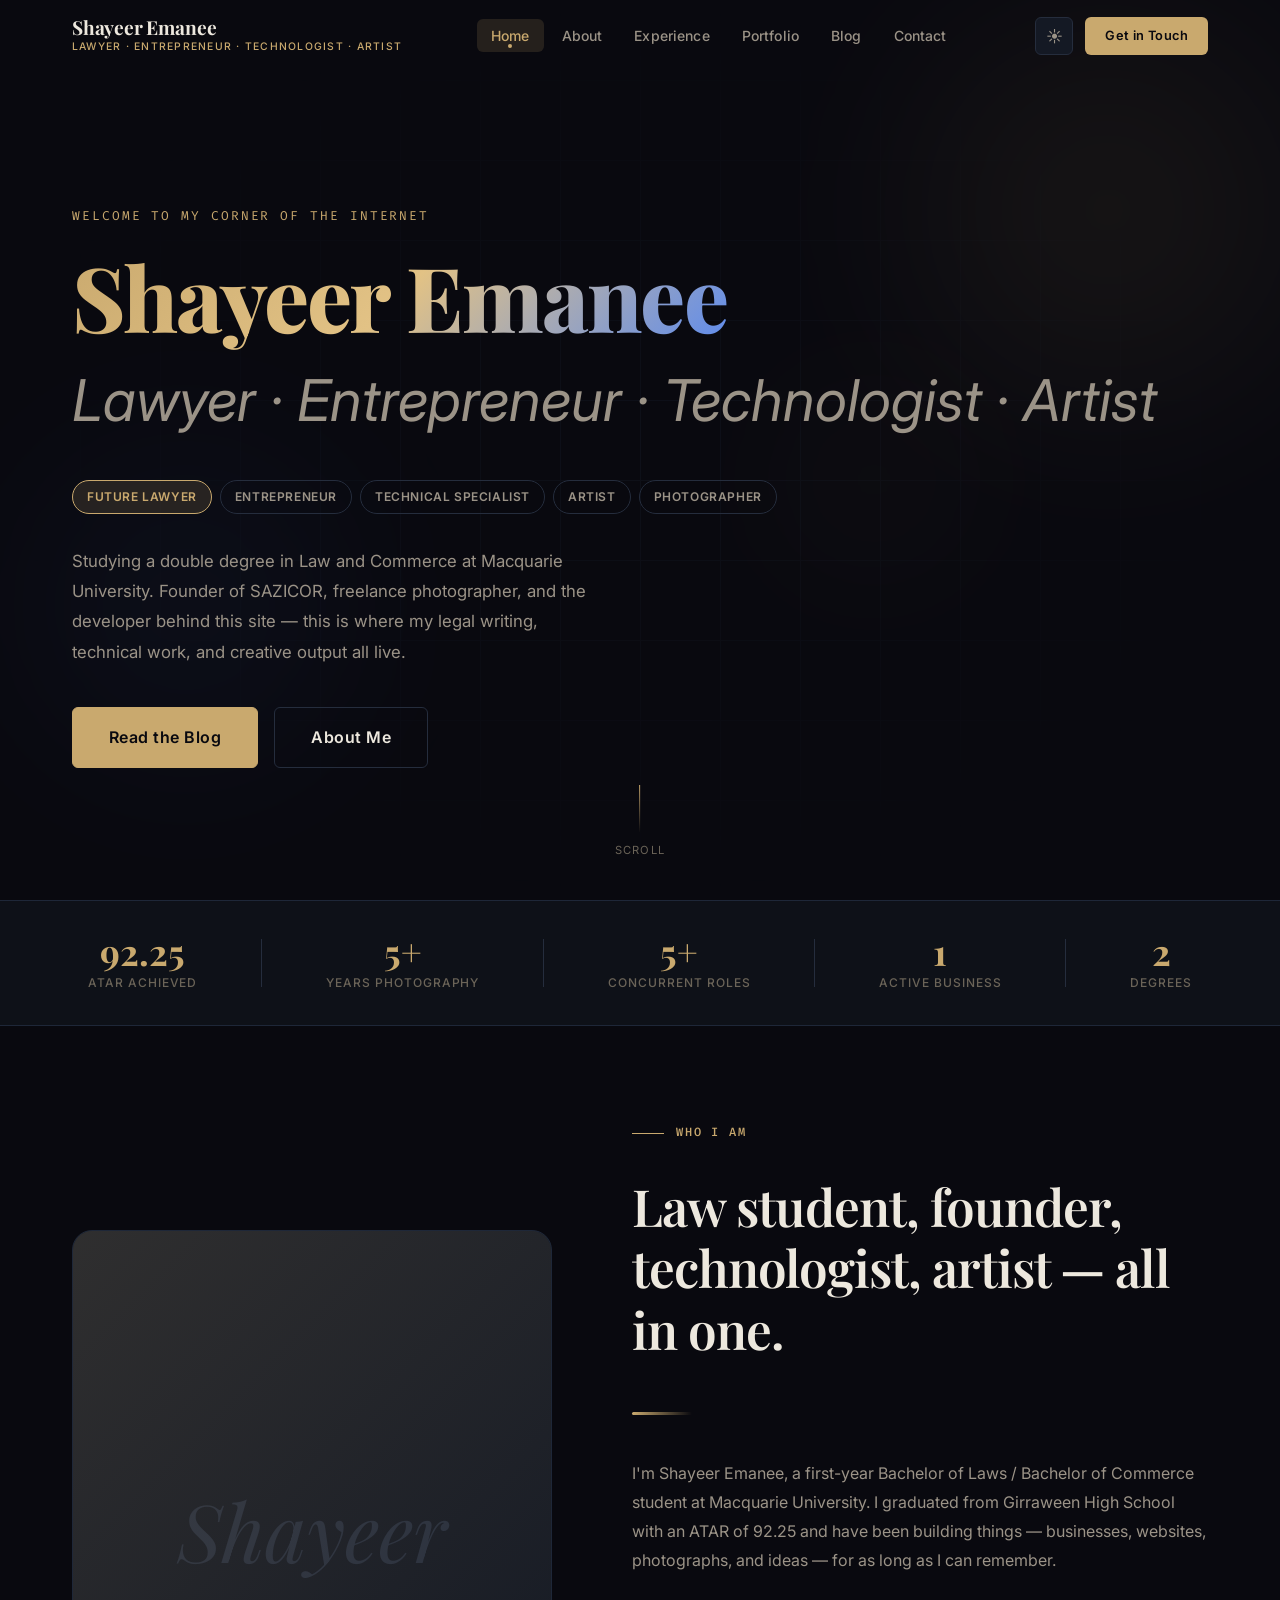
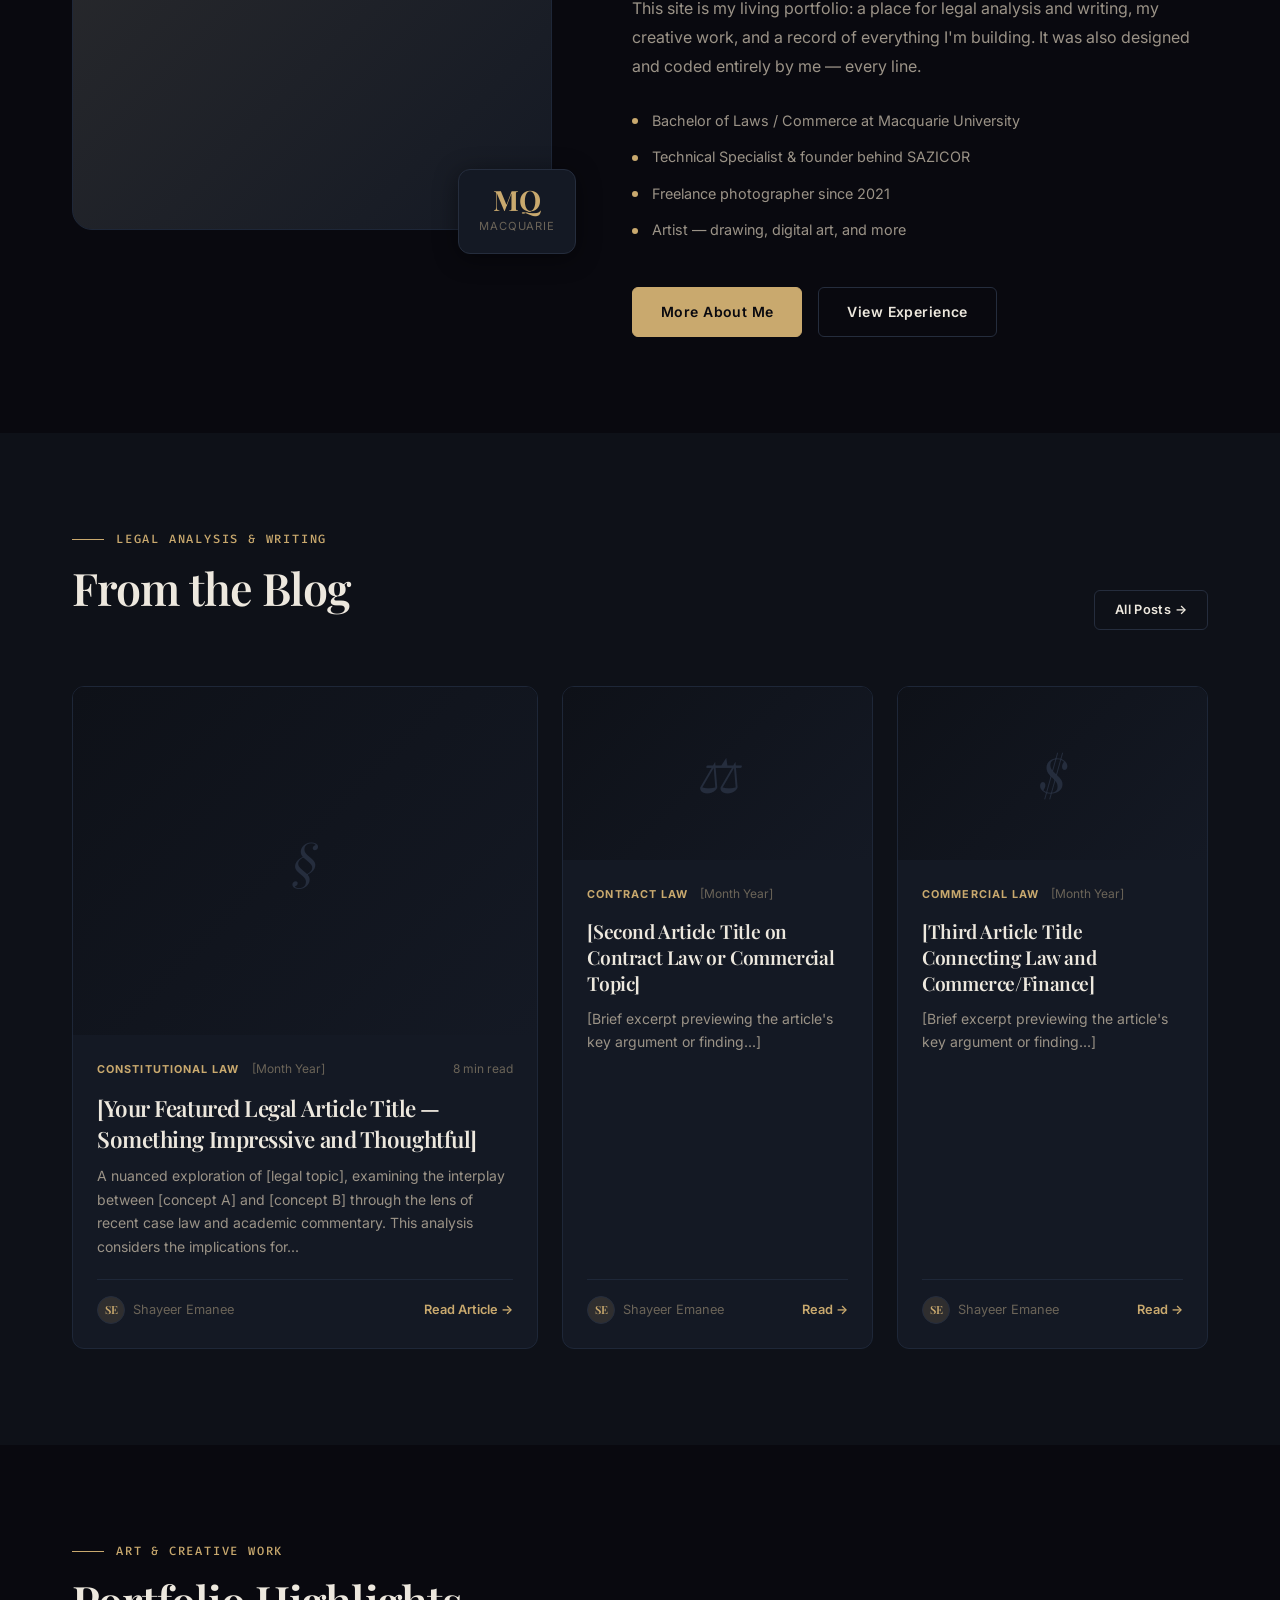
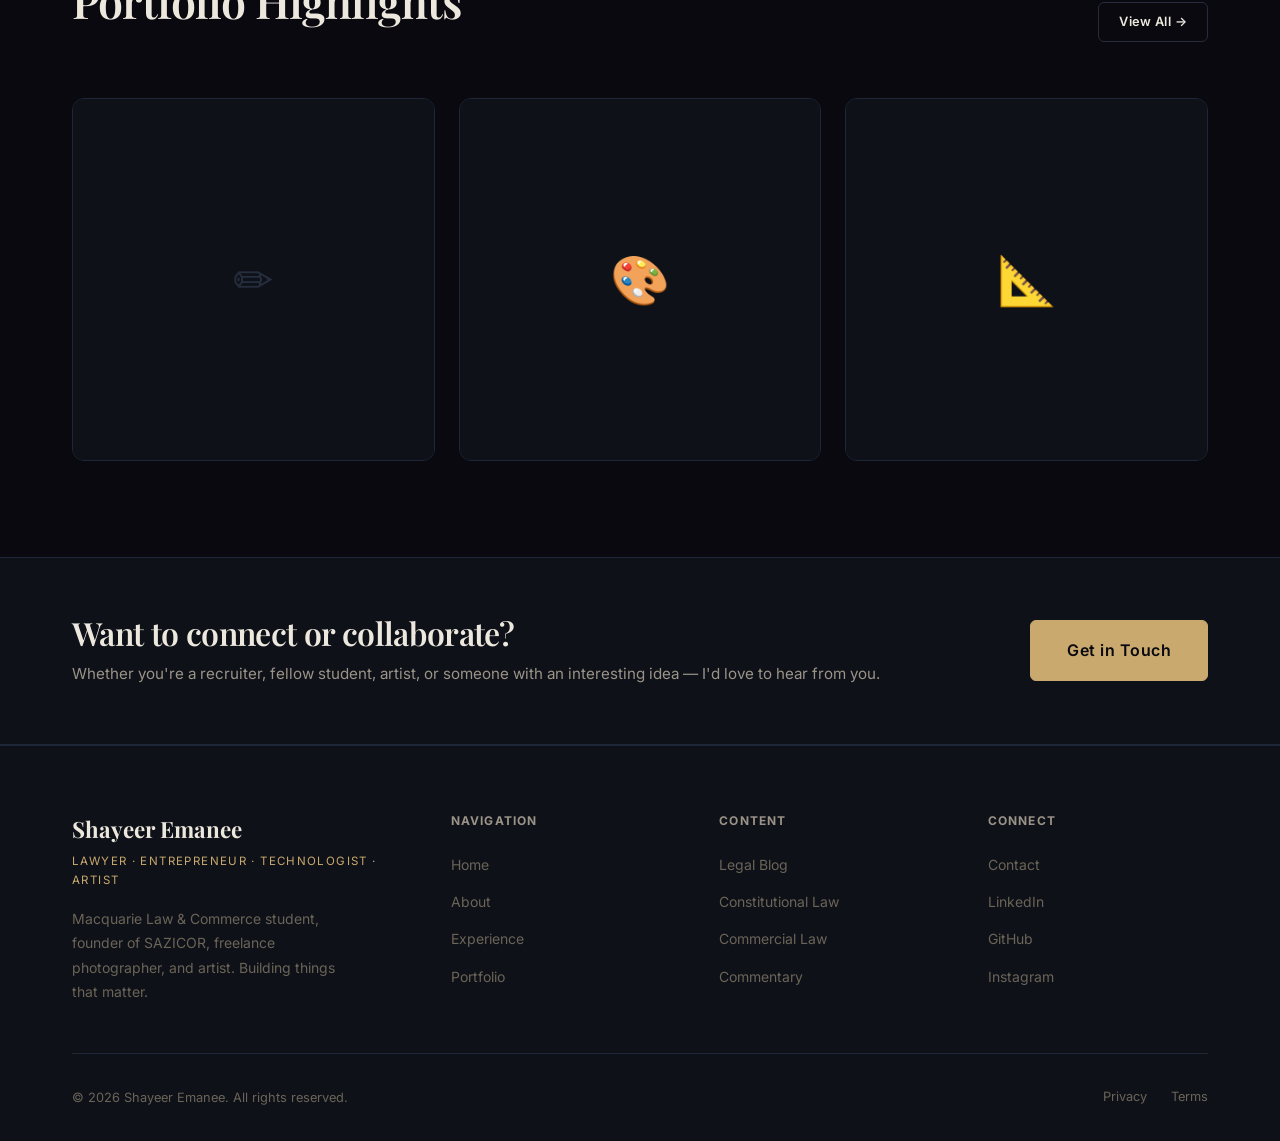
==== commit 76f7ca49: "Populate portfolio with Shayeer Emanee's real information - Replace placeholders with real bio, educ" ====
--- a/index.html
+++ b/index.html
@@ -3,8 +3,8 @@
 <head>
   <meta charset="UTF-8" />
   <meta name="viewport" content="width=device-width, initial-scale=1.0" />
-  <meta name="description" content="Portfolio of [Your Name] — Law & Commerce Student, Legal Analyst, Artist, and Entrepreneur." />
-  <title>[Your Name] — Law · Commerce · Creator</title>
+  <meta name="description" content="Portfolio of Shayeer Emanee — Law & Commerce Student, Legal Analyst, Artist, and Entrepreneur." />
+  <title>Shayeer Emanee — Lawyer · Entrepreneur · Technologist · Artist</title>
   <link rel="preconnect" href="https://fonts.googleapis.com" />
   <link rel="preconnect" href="https://fonts.gstatic.com" crossorigin />
   <link rel="stylesheet" href="styles/main.css" />
@@ -18,8 +18,8 @@
   <nav class="nav" id="nav">
     <div class="nav__inner">
       <a href="index.html" class="nav__logo">
-        <span class="nav__logo-name">[Your Name]</span>
-        <span class="nav__logo-title">Law · Commerce · Creator</span>
+        <span class="nav__logo-name">Shayeer Emanee</span>
+        <span class="nav__logo-title">Lawyer · Entrepreneur · Technologist · Artist</span>
       </a>
 
       <ul class="nav__links">
@@ -68,22 +68,23 @@
         <p class="hero__eyebrow">Welcome to my corner of the internet</p>
 
         <h1 class="hero__title">
-          <span class="gradient-text">[Your Name]</span>
+          <span class="gradient-text">Shayeer Emanee</span>
         </h1>
 
-        <p class="hero__title-sub">Law · Commerce · Creator</p>
+        <p class="hero__title-sub">Lawyer · Entrepreneur · Technologist · Artist</p>
 
         <div class="hero__roles">
-          <span class="hero__role hero__role--accent">Law &amp; Commerce Student</span>
-          <span class="hero__role">Legal Researcher</span>
+          <span class="hero__role hero__role--accent">Future Lawyer</span>
           <span class="hero__role">Entrepreneur</span>
+          <span class="hero__role">Technical Specialist</span>
           <span class="hero__role">Artist</span>
-          <span class="hero__role">Web Developer</span>
+          <span class="hero__role">Photographer</span>
         </div>
 
         <p class="hero__description">
-          Studying Law and Commerce at [Your University], running businesses, creating art,
-          and writing about the intersections of law, finance, and society. This is where it all lives.
+          Studying a double degree in Law and Commerce at Macquarie University.
+          Founder of SAZICOR, freelance photographer, and the developer behind this site —
+          this is where my legal writing, technical work, and creative output all live.
         </p>
 
         <div class="hero__cta">
@@ -105,28 +106,28 @@
       <div class="container">
         <div class="stats-strip__inner">
           <div class="stat-item">
-            <div class="stat-item__number" data-count="3" data-suffix="rd">3rd</div>
-            <div class="stat-item__label">Year of Study</div>
+            <div class="stat-item__number">92.25</div>
+            <div class="stat-item__label">ATAR Achieved</div>
           </div>
           <div class="stat-divider"></div>
           <div class="stat-item">
-            <div class="stat-item__number" data-count="12" data-suffix="+">12+</div>
-            <div class="stat-item__label">Articles Published</div>
+            <div class="stat-item__number" data-count="5" data-suffix="+">5+</div>
+            <div class="stat-item__label">Years Photography</div>
+          </div>
+          <div class="stat-divider"></div>
+          <div class="stat-item">
+            <div class="stat-item__number" data-count="5" data-suffix="+">5+</div>
+            <div class="stat-item__label">Concurrent Roles</div>
+          </div>
+          <div class="stat-divider"></div>
+          <div class="stat-item">
+            <div class="stat-item__number" data-count="1" data-suffix="">1</div>
+            <div class="stat-item__label">Active Business</div>
           </div>
           <div class="stat-divider"></div>
           <div class="stat-item">
             <div class="stat-item__number" data-count="2" data-suffix="">2</div>
-            <div class="stat-item__label">Businesses</div>
-          </div>
-          <div class="stat-divider"></div>
-          <div class="stat-item">
-            <div class="stat-item__number" data-count="50" data-suffix="+">50+</div>
-            <div class="stat-item__label">Artworks Created</div>
-          </div>
-          <div class="stat-divider"></div>
-          <div class="stat-item">
-            <div class="stat-item__number" data-count="200" data-suffix="+">200+</div>
-            <div class="stat-item__label">Volunteer Hours</div>
+            <div class="stat-item__label">Degrees</div>
           </div>
         </div>
       </div>
@@ -139,40 +140,42 @@
       <div class="container">
         <div class="about-preview">
           <div class="about-preview__img animate-on-scroll">
-            <div class="about-preview__photo">Photo</div>
+            <div class="about-preview__photo">
+              <img src="assets/headshot.jpg" alt="Shayeer Emanee" style="position:absolute; inset:0; width:100%; height:100%; object-fit:cover; border-radius:var(--radius-lg);" onerror="this.style.display='none'; this.parentElement.innerHTML='Shayeer';" />
+            </div>
             <div class="about-preview__badge">
-              <div class="about-preview__badge-number">[Uni]</div>
-              <div class="about-preview__badge-label">University</div>
+              <img src="assets/macquarie-logo.png" alt="Macquarie University" style="height:38px; width:auto; object-fit:contain; display:block;" onerror="this.outerHTML='<div class=&quot;about-preview__badge-number&quot;>MQ</div><div class=&quot;about-preview__badge-label&quot;>Macquarie</div>';" />
             </div>
           </div>
 
           <div class="about-preview__text animate-on-scroll">
             <p class="section-eyebrow">Who I Am</p>
-            <h2>Law student, entrepreneur, and creator — all in one.</h2>
+            <h2>Law student, founder, technologist, artist — all in one.</h2>
             <div class="divider"></div>
             <p>
-              I'm [Your Name], a [Year] year Law and Commerce student at [Your University].
-              Beyond the courtroom theory and corporate law textbooks, I run businesses,
-              create art, volunteer in the community, and write about the legal and financial
-              ideas that shape our world.
+              I'm Shayeer Emanee, a first-year Bachelor of Laws / Bachelor of Commerce student
+              at Macquarie University. I graduated from Girraween High School with an ATAR of 92.25
+              and have been building things — businesses, websites, photographs, and ideas —
+              for as long as I can remember.
             </p>
             <p>
-              This site is my living portfolio — a place to share my legal analysis, showcase
-              my creative work, and document everything I'm building.
+              This site is my living portfolio: a place for legal analysis and writing, my creative
+              work, and a record of everything I'm building. It was also designed and coded entirely
+              by me — every line.
             </p>
 
             <div class="about-preview__highlights">
               <div class="about-highlight">
                 <div class="about-highlight__dot"></div>
-                <span>Studying [Your Degree] at [Your University]</span>
+                <span>Bachelor of Laws / Commerce at Macquarie University</span>
               </div>
               <div class="about-highlight">
                 <div class="about-highlight__dot"></div>
-                <span>Founder of [Business 1] and [Business 2]</span>
+                <span>Technical Specialist &amp; founder behind SAZICOR</span>
               </div>
               <div class="about-highlight">
                 <div class="about-highlight__dot"></div>
-                <span>Volunteer at [Organisation]</span>
+                <span>Freelance photographer since 2021</span>
               </div>
               <div class="about-highlight">
                 <div class="about-highlight__dot"></div>
@@ -225,8 +228,8 @@
               </p>
               <div class="blog-card__footer">
                 <div class="blog-card__author">
-                  <div class="blog-card__avatar">YN</div>
-                  [Your Name]
+                  <div class="blog-card__avatar">SE</div>
+                  Shayeer Emanee
                 </div>
                 <a href="blog-post.html" class="blog-card__read-link">Read Article →</a>
               </div>
@@ -251,8 +254,8 @@
               </p>
               <div class="blog-card__footer">
                 <div class="blog-card__author">
-                  <div class="blog-card__avatar">YN</div>
-                  [Your Name]
+                  <div class="blog-card__avatar">SE</div>
+                  Shayeer Emanee
                 </div>
                 <a href="blog-post.html" class="blog-card__read-link">Read →</a>
               </div>
@@ -277,8 +280,8 @@
               </p>
               <div class="blog-card__footer">
                 <div class="blog-card__author">
-                  <div class="blog-card__avatar">YN</div>
-                  [Your Name]
+                  <div class="blog-card__avatar">SE</div>
+                  Shayeer Emanee
                 </div>
                 <a href="blog-post.html" class="blog-card__read-link">Read →</a>
               </div>
@@ -354,11 +357,11 @@
     <div class="container">
       <div class="footer__inner">
         <div>
-          <div class="footer__brand-name">[Your Name]</div>
-          <div class="footer__brand-title">Law · Commerce · Creator</div>
+          <div class="footer__brand-name">Shayeer Emanee</div>
+          <div class="footer__brand-title">Lawyer · Entrepreneur · Technologist · Artist</div>
           <p class="footer__brand-desc">
-            Law and Commerce student, legal blogger, entrepreneur, and artist.
-            Building things that matter.
+            Macquarie Law &amp; Commerce student, founder of SAZICOR, freelance photographer,
+            and artist. Building things that matter.
           </p>
         </div>
 
@@ -394,7 +397,7 @@
       </div>
 
       <div class="footer__bottom">
-        <p class="footer__copyright">© <span id="footer-year"></span> [Your Name]. All rights reserved.</p>
+        <p class="footer__copyright">© <span id="footer-year"></span> Shayeer Emanee. All rights reserved.</p>
         <div class="footer__bottom-links">
           <a href="#" class="footer__bottom-link">Privacy</a>
           <a href="#" class="footer__bottom-link">Terms</a>
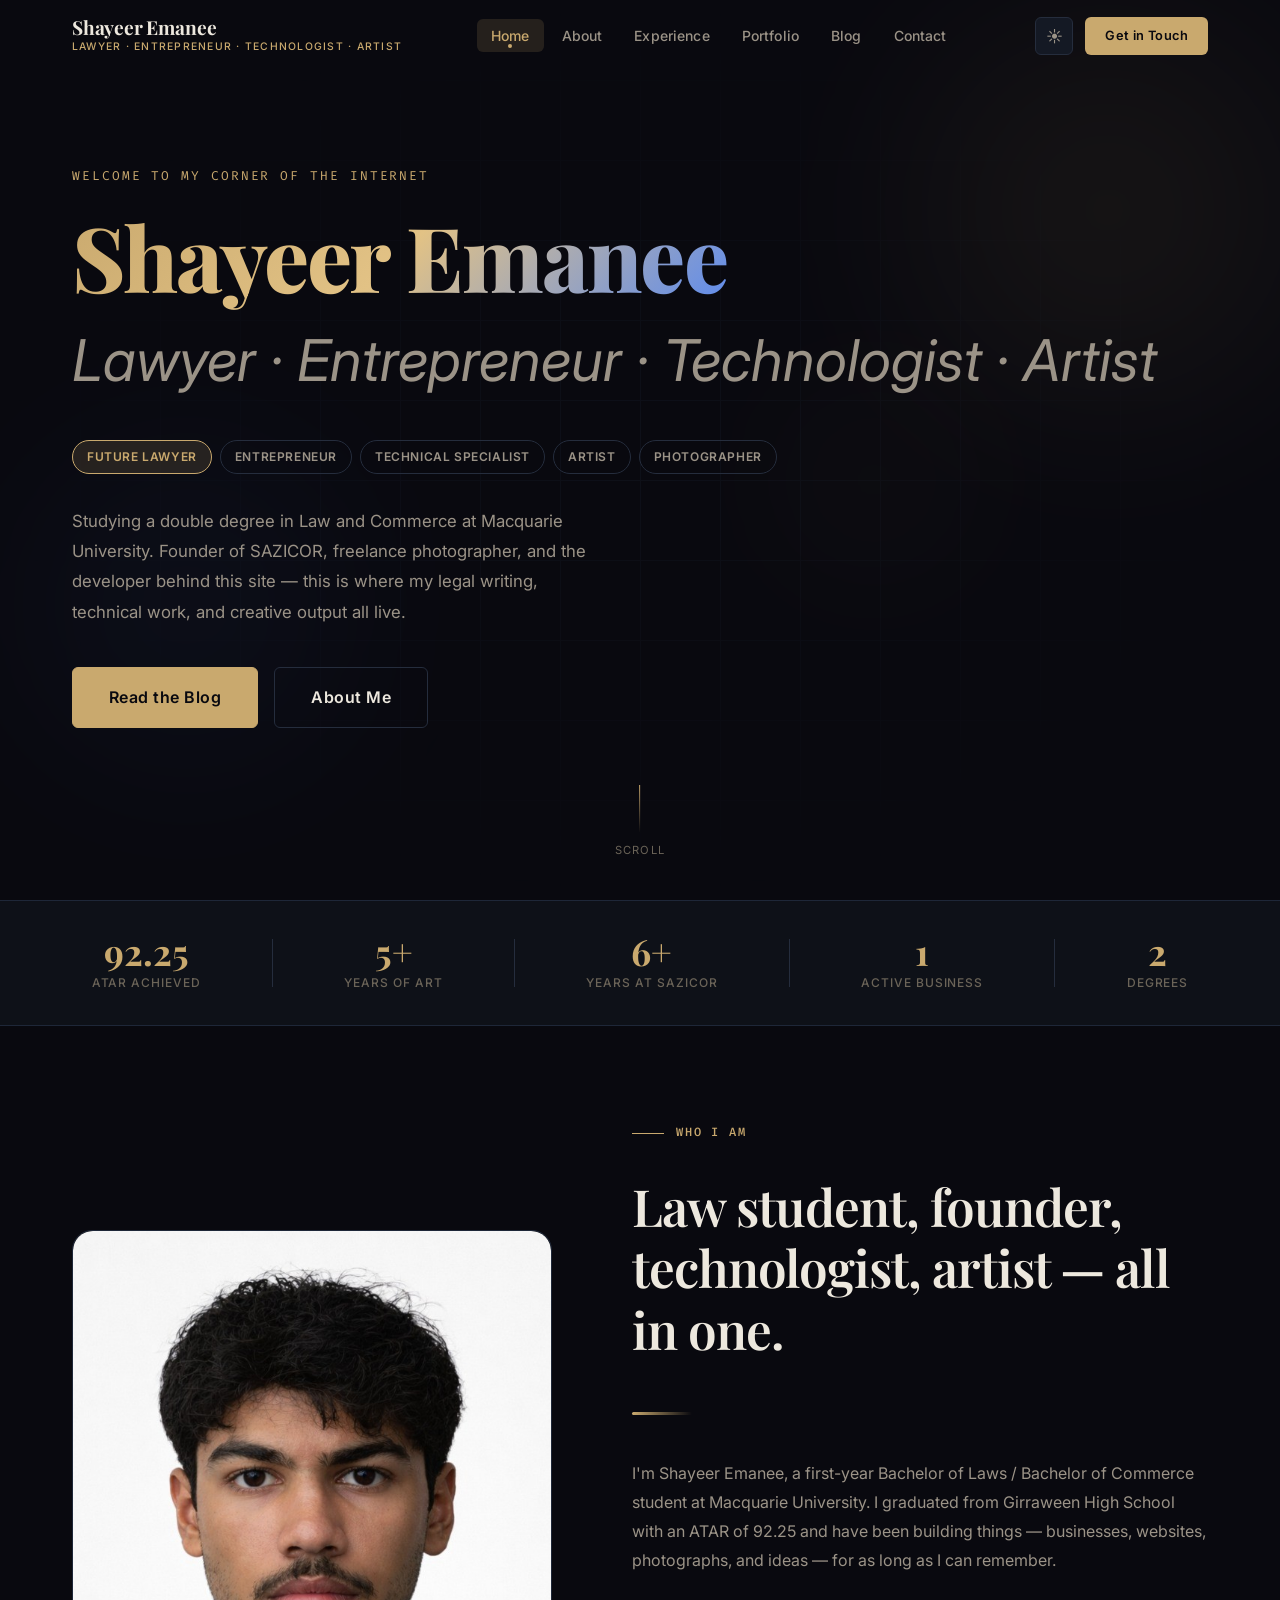
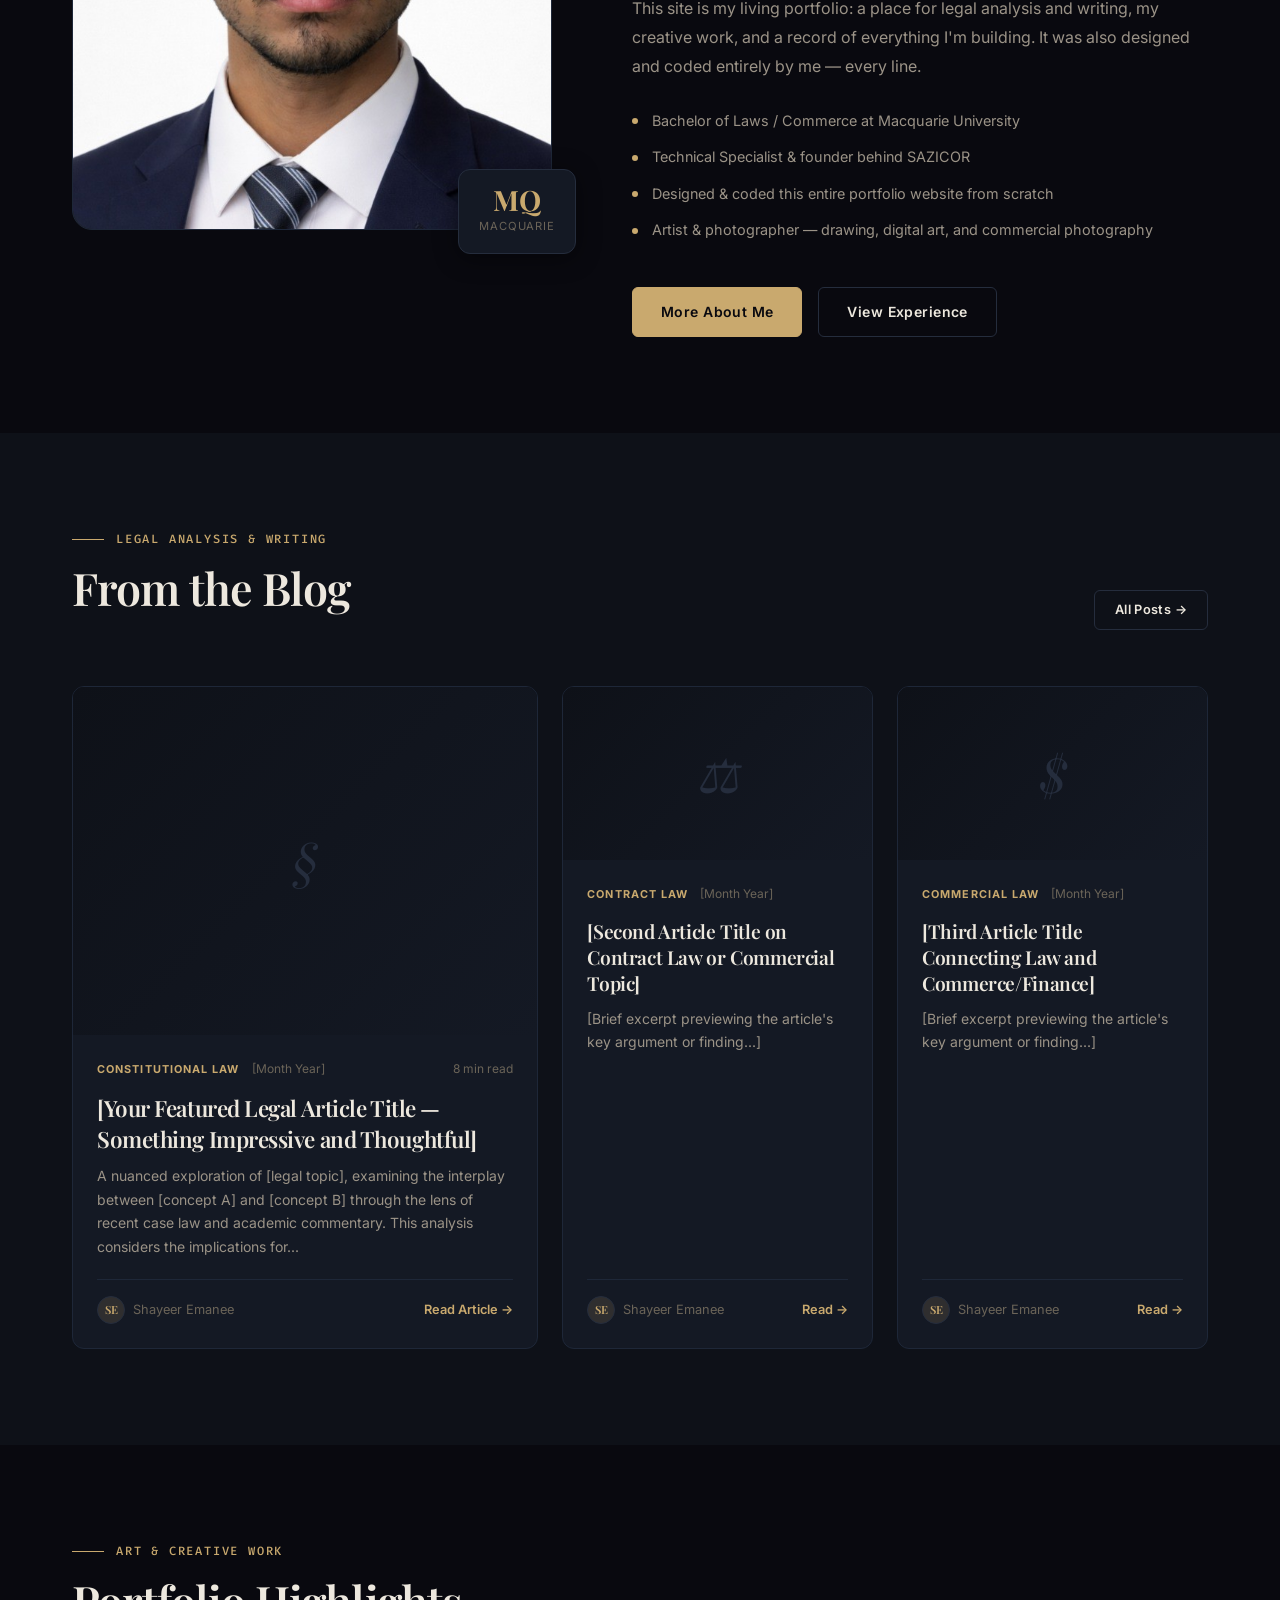
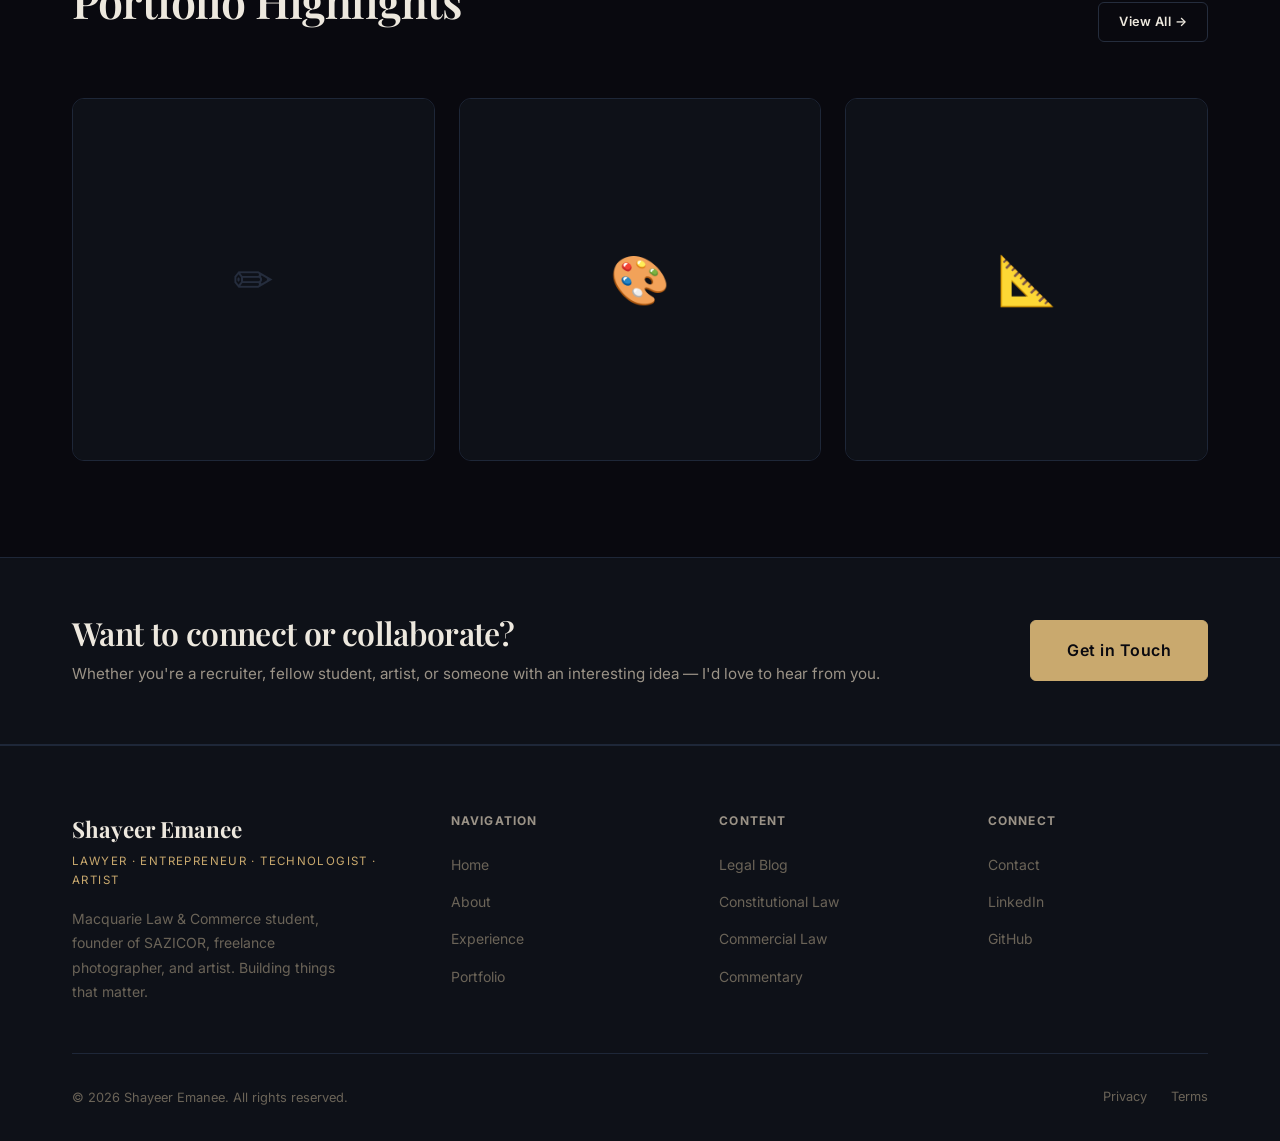
==== commit 0de753e3: "Apply UI and content refinements from user feedback - Fix hero/stats-strip spacing: add padding-bott" ====
--- a/index.html
+++ b/index.html
@@ -112,12 +112,12 @@
           <div class="stat-divider"></div>
           <div class="stat-item">
             <div class="stat-item__number" data-count="5" data-suffix="+">5+</div>
-            <div class="stat-item__label">Years Photography</div>
+            <div class="stat-item__label">Years of Art</div>
           </div>
           <div class="stat-divider"></div>
           <div class="stat-item">
-            <div class="stat-item__number" data-count="5" data-suffix="+">5+</div>
-            <div class="stat-item__label">Concurrent Roles</div>
+            <div class="stat-item__number" data-count="6" data-suffix="+">6+</div>
+            <div class="stat-item__label">Years at SAZICOR</div>
           </div>
           <div class="stat-divider"></div>
           <div class="stat-item">
@@ -175,11 +175,11 @@
               </div>
               <div class="about-highlight">
                 <div class="about-highlight__dot"></div>
-                <span>Freelance photographer since 2021</span>
+                <span>Designed &amp; coded this entire portfolio website from scratch</span>
               </div>
               <div class="about-highlight">
                 <div class="about-highlight__dot"></div>
-                <span>Artist — drawing, digital art, and more</span>
+                <span>Artist &amp; photographer — drawing, digital art, and commercial photography</span>
               </div>
             </div>
 
@@ -389,9 +389,8 @@
           <p class="footer__col-title">Connect</p>
           <ul class="footer__links">
             <li><a href="contact.html" class="footer__link">Contact</a></li>
-            <li><a href="#" class="footer__link">LinkedIn</a></li>
-            <li><a href="#" class="footer__link">GitHub</a></li>
-            <li><a href="#" class="footer__link">Instagram</a></li>
+            <li><a href="https://www.linkedin.com/in/shayeere" class="footer__link" target="_blank" rel="noopener">LinkedIn</a></li>
+            <li><a href="https://github.com/ShayeerEm" class="footer__link" target="_blank" rel="noopener">GitHub</a></li>
           </ul>
         </div>
       </div>
--- a/styles/main.css
+++ b/styles/main.css
@@ -566,7 +566,7 @@
   align-items: center;
   position: relative;
   overflow: hidden;
-  padding: var(--nav-height) 0 0;
+  padding: var(--nav-height) 0 5rem;
 }
 
 .hero__bg {
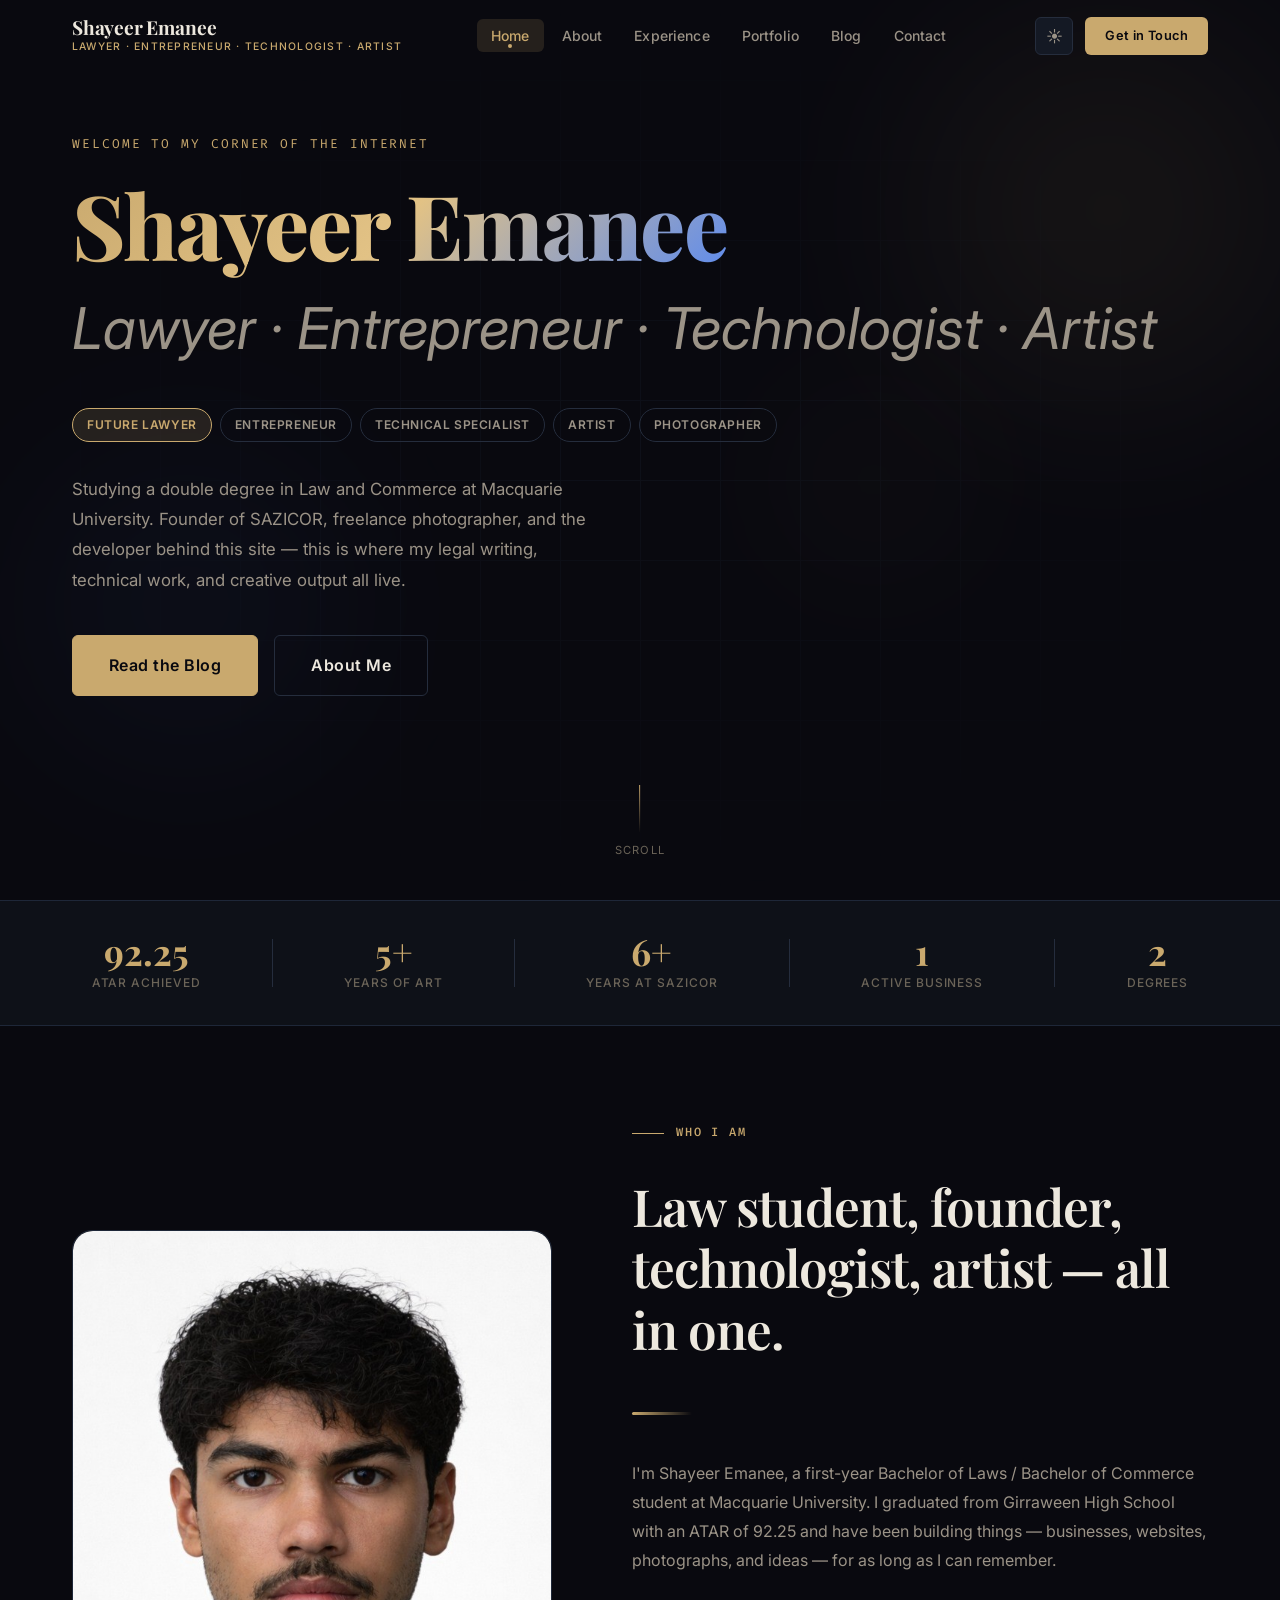
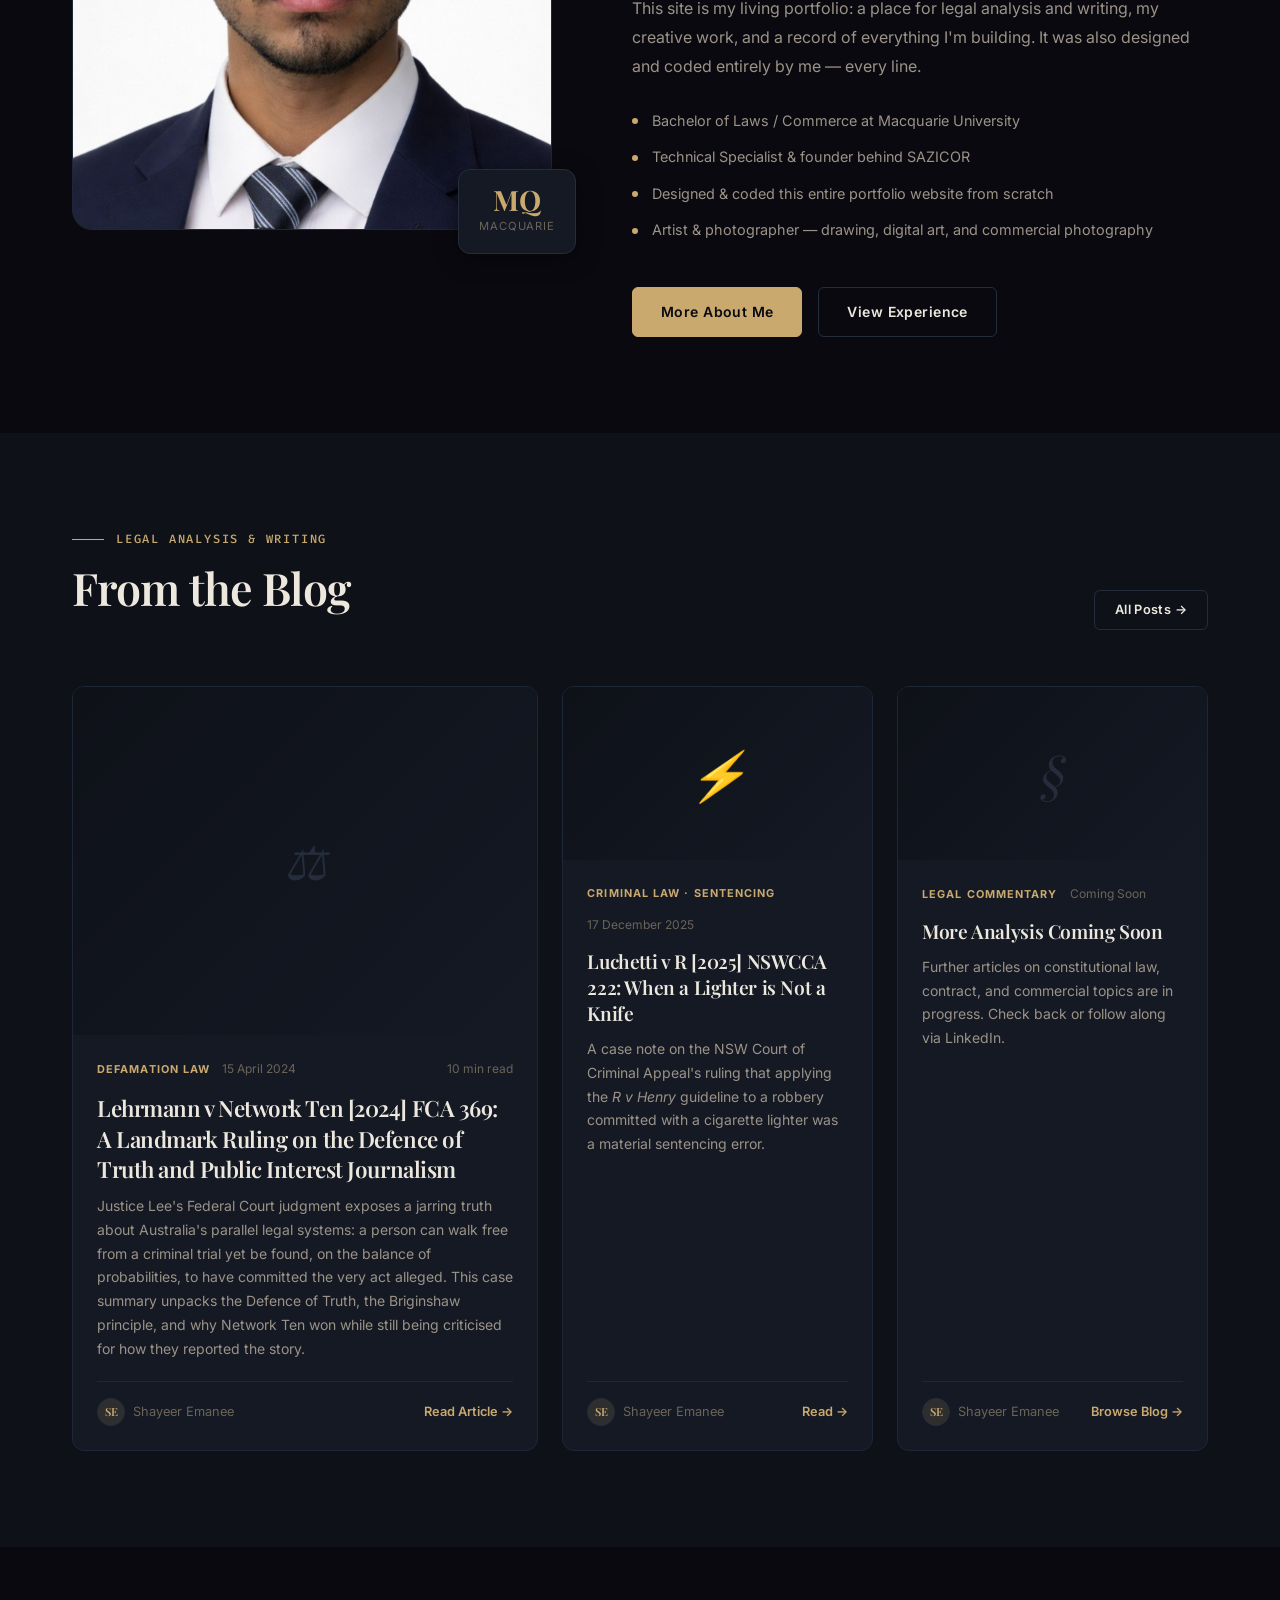
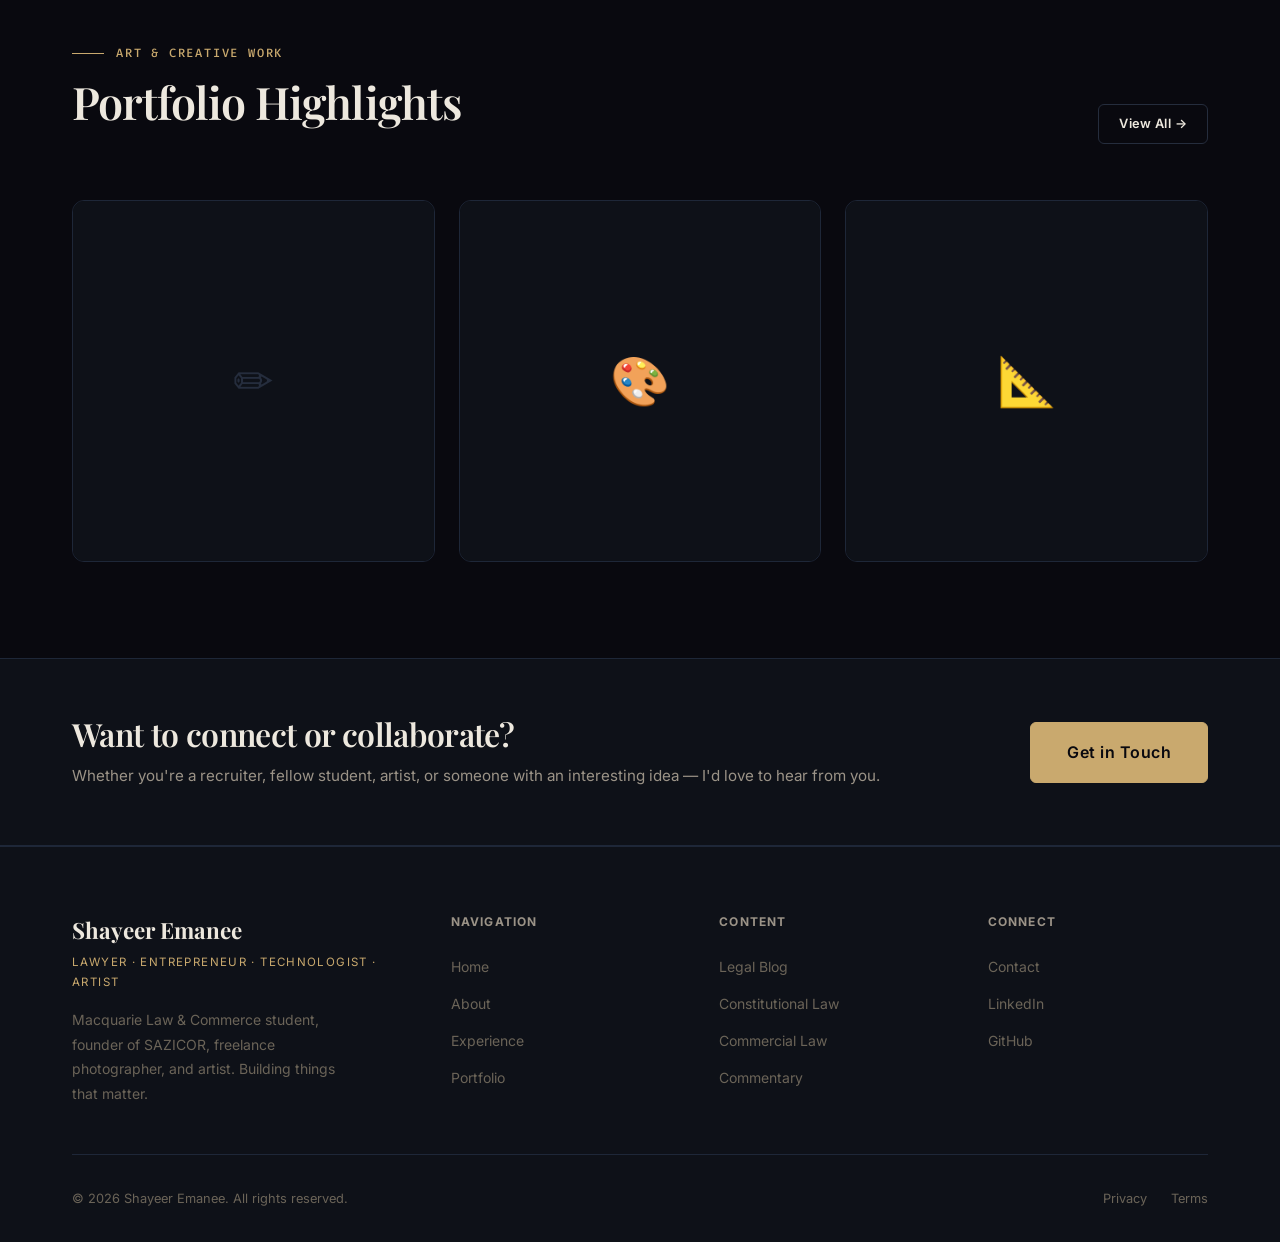
==== commit c33fd6aa: "Add two real blog posts with downloadable source documents - lehrmann-v-network-ten.html: full case " ====
--- a/index.html
+++ b/index.html
@@ -210,28 +210,26 @@
           <!-- Featured / Primary Post -->
           <article class="blog-card featured-blog__primary card animate-on-scroll">
             <div class="blog-card__img">
-              <div class="blog-card__img-placeholder">§</div>
+              <div class="blog-card__img-placeholder">⚖</div>
             </div>
             <div class="blog-card__body">
               <div class="blog-card__meta">
-                <span class="blog-card__category">Constitutional Law</span>
-                <span class="blog-card__date">[Month Year]</span>
-                <span class="blog-card__read-time">8 min read</span>
+                <span class="blog-card__category">Defamation Law</span>
+                <span class="blog-card__date">15 April 2024</span>
+                <span class="blog-card__read-time">10 min read</span>
               </div>
               <h3 class="blog-card__title">
-                [Your Featured Legal Article Title — Something Impressive and Thoughtful]
+                Lehrmann v Network Ten [2024] FCA 369: A Landmark Ruling on the Defence of Truth and Public Interest Journalism
               </h3>
               <p class="blog-card__excerpt">
-                A nuanced exploration of [legal topic], examining the interplay between
-                [concept A] and [concept B] through the lens of recent case law and
-                academic commentary. This analysis considers the implications for...
+                Justice Lee's Federal Court judgment exposes a jarring truth about Australia's parallel legal systems: a person can walk free from a criminal trial yet be found, on the balance of probabilities, to have committed the very act alleged. This case summary unpacks the Defence of Truth, the Briginshaw principle, and why Network Ten won while still being criticised for how they reported the story.
               </p>
               <div class="blog-card__footer">
                 <div class="blog-card__author">
                   <div class="blog-card__avatar">SE</div>
                   Shayeer Emanee
                 </div>
-                <a href="blog-post.html" class="blog-card__read-link">Read Article →</a>
+                <a href="lehrmann-v-network-ten.html" class="blog-card__read-link">Read Article →</a>
               </div>
             </div>
           </article>
@@ -239,51 +237,51 @@
           <!-- Secondary Post 1 -->
           <article class="blog-card card animate-on-scroll">
             <div class="blog-card__img">
-              <div class="blog-card__img-placeholder">⚖</div>
+              <div class="blog-card__img-placeholder">⚡</div>
             </div>
             <div class="blog-card__body">
               <div class="blog-card__meta">
-                <span class="blog-card__category">Contract Law</span>
-                <span class="blog-card__date">[Month Year]</span>
+                <span class="blog-card__category">Criminal Law · Sentencing</span>
+                <span class="blog-card__date">17 December 2025</span>
               </div>
               <h3 class="blog-card__title">
-                [Second Article Title on Contract Law or Commercial Topic]
+                Luchetti v R [2025] NSWCCA 222: When a Lighter is Not a Knife
               </h3>
               <p class="blog-card__excerpt">
-                [Brief excerpt previewing the article's key argument or finding...]
+                A case note on the NSW Court of Criminal Appeal's ruling that applying the <em>R v Henry</em> guideline to a robbery committed with a cigarette lighter was a material sentencing error.
               </p>
               <div class="blog-card__footer">
                 <div class="blog-card__author">
                   <div class="blog-card__avatar">SE</div>
                   Shayeer Emanee
                 </div>
-                <a href="blog-post.html" class="blog-card__read-link">Read →</a>
-              </div>
-            </div>
-          </article>
-
-          <!-- Secondary Post 2 -->
+                <a href="luchetti-v-r.html" class="blog-card__read-link">Read →</a>
+              </div>
+            </div>
+          </article>
+
+          <!-- Secondary Post 3 — placeholder -->
           <article class="blog-card card animate-on-scroll">
             <div class="blog-card__img">
-              <div class="blog-card__img-placeholder">$</div>
+              <div class="blog-card__img-placeholder">§</div>
             </div>
             <div class="blog-card__body">
               <div class="blog-card__meta">
-                <span class="blog-card__category">Commercial Law</span>
-                <span class="blog-card__date">[Month Year]</span>
+                <span class="blog-card__category">Legal Commentary</span>
+                <span class="blog-card__date">Coming Soon</span>
               </div>
               <h3 class="blog-card__title">
-                [Third Article Title Connecting Law and Commerce/Finance]
+                More Analysis Coming Soon
               </h3>
               <p class="blog-card__excerpt">
-                [Brief excerpt previewing the article's key argument or finding...]
+                Further articles on constitutional law, contract, and commercial topics are in progress. Check back or follow along via LinkedIn.
               </p>
               <div class="blog-card__footer">
                 <div class="blog-card__author">
                   <div class="blog-card__avatar">SE</div>
                   Shayeer Emanee
                 </div>
-                <a href="blog-post.html" class="blog-card__read-link">Read →</a>
+                <a href="blog.html" class="blog-card__read-link">Browse Blog →</a>
               </div>
             </div>
           </article>
--- a/styles/main.css
+++ b/styles/main.css
@@ -703,6 +703,7 @@
   display: flex;
   flex-wrap: wrap;
   gap: 1rem;
+  margin-bottom: 4rem;
   opacity: 0;
   animation: fadeInUp 0.8s 1.2s forwards;
 }
